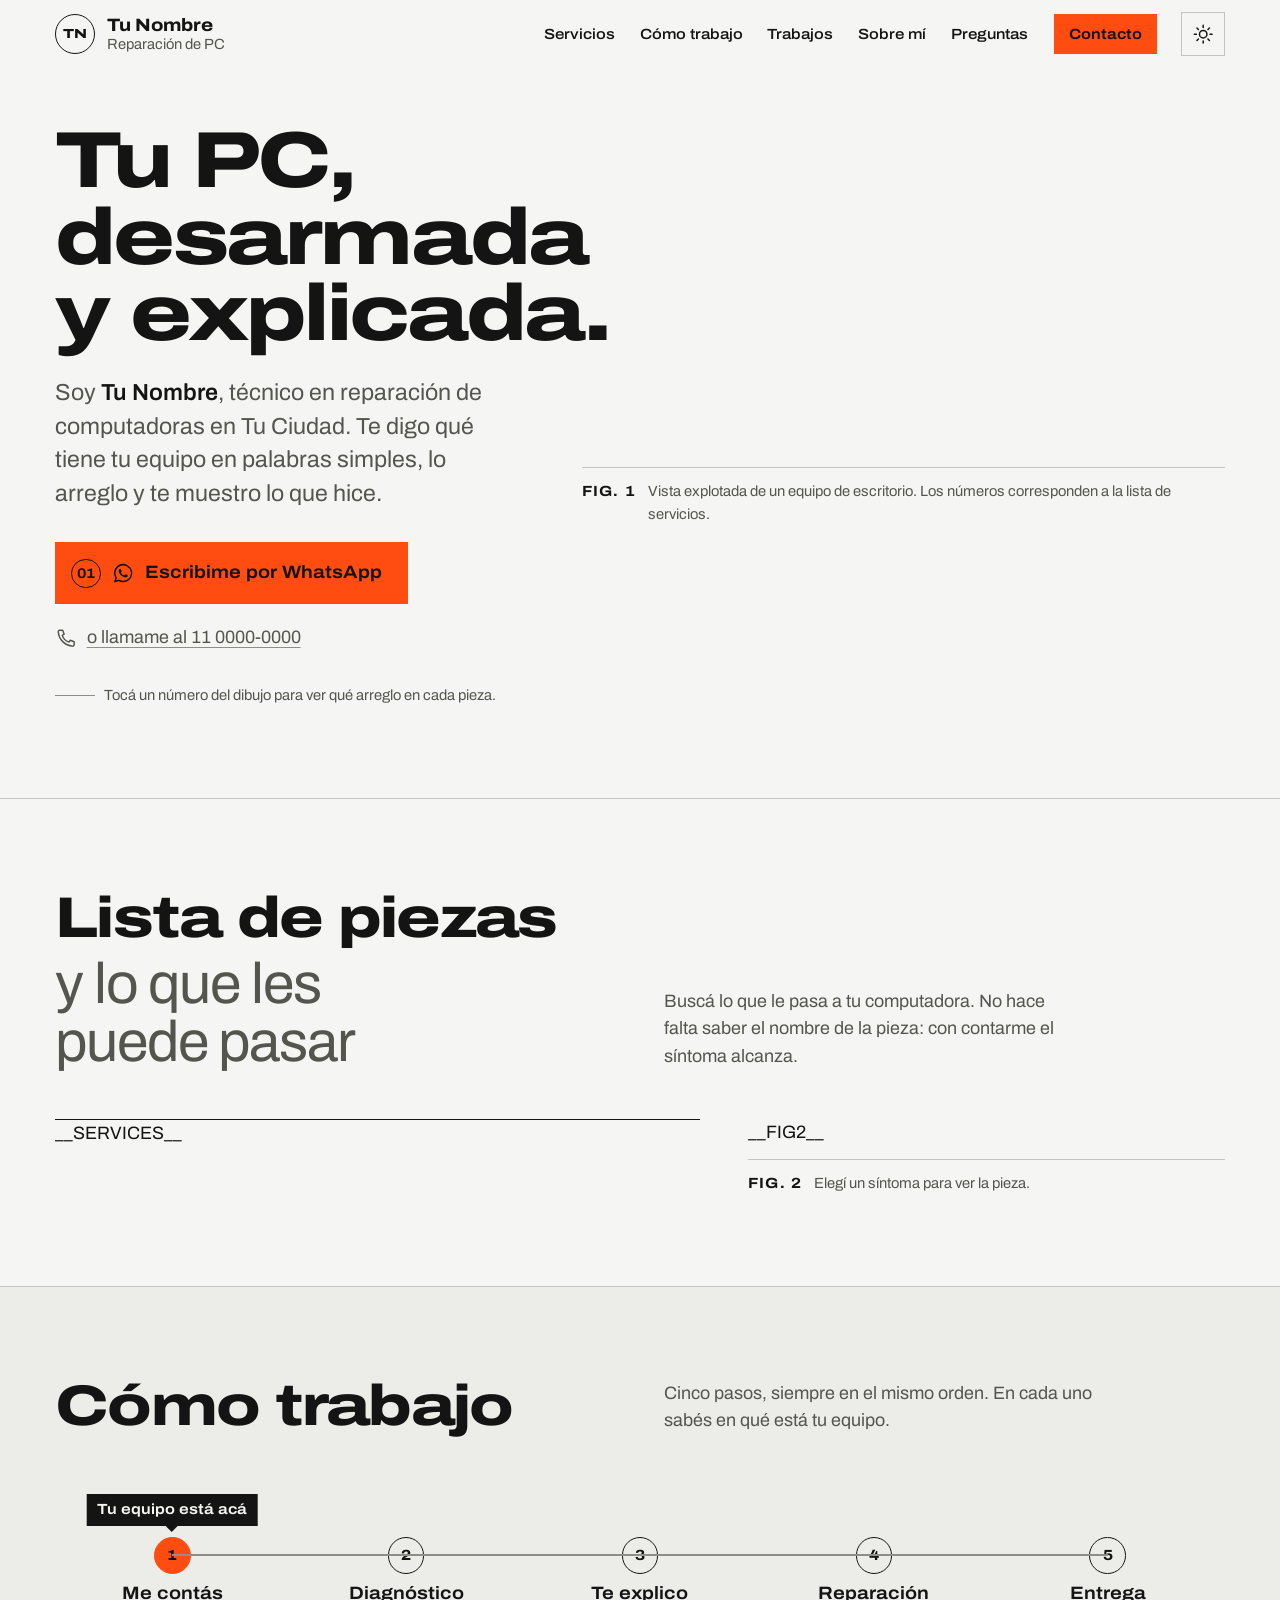
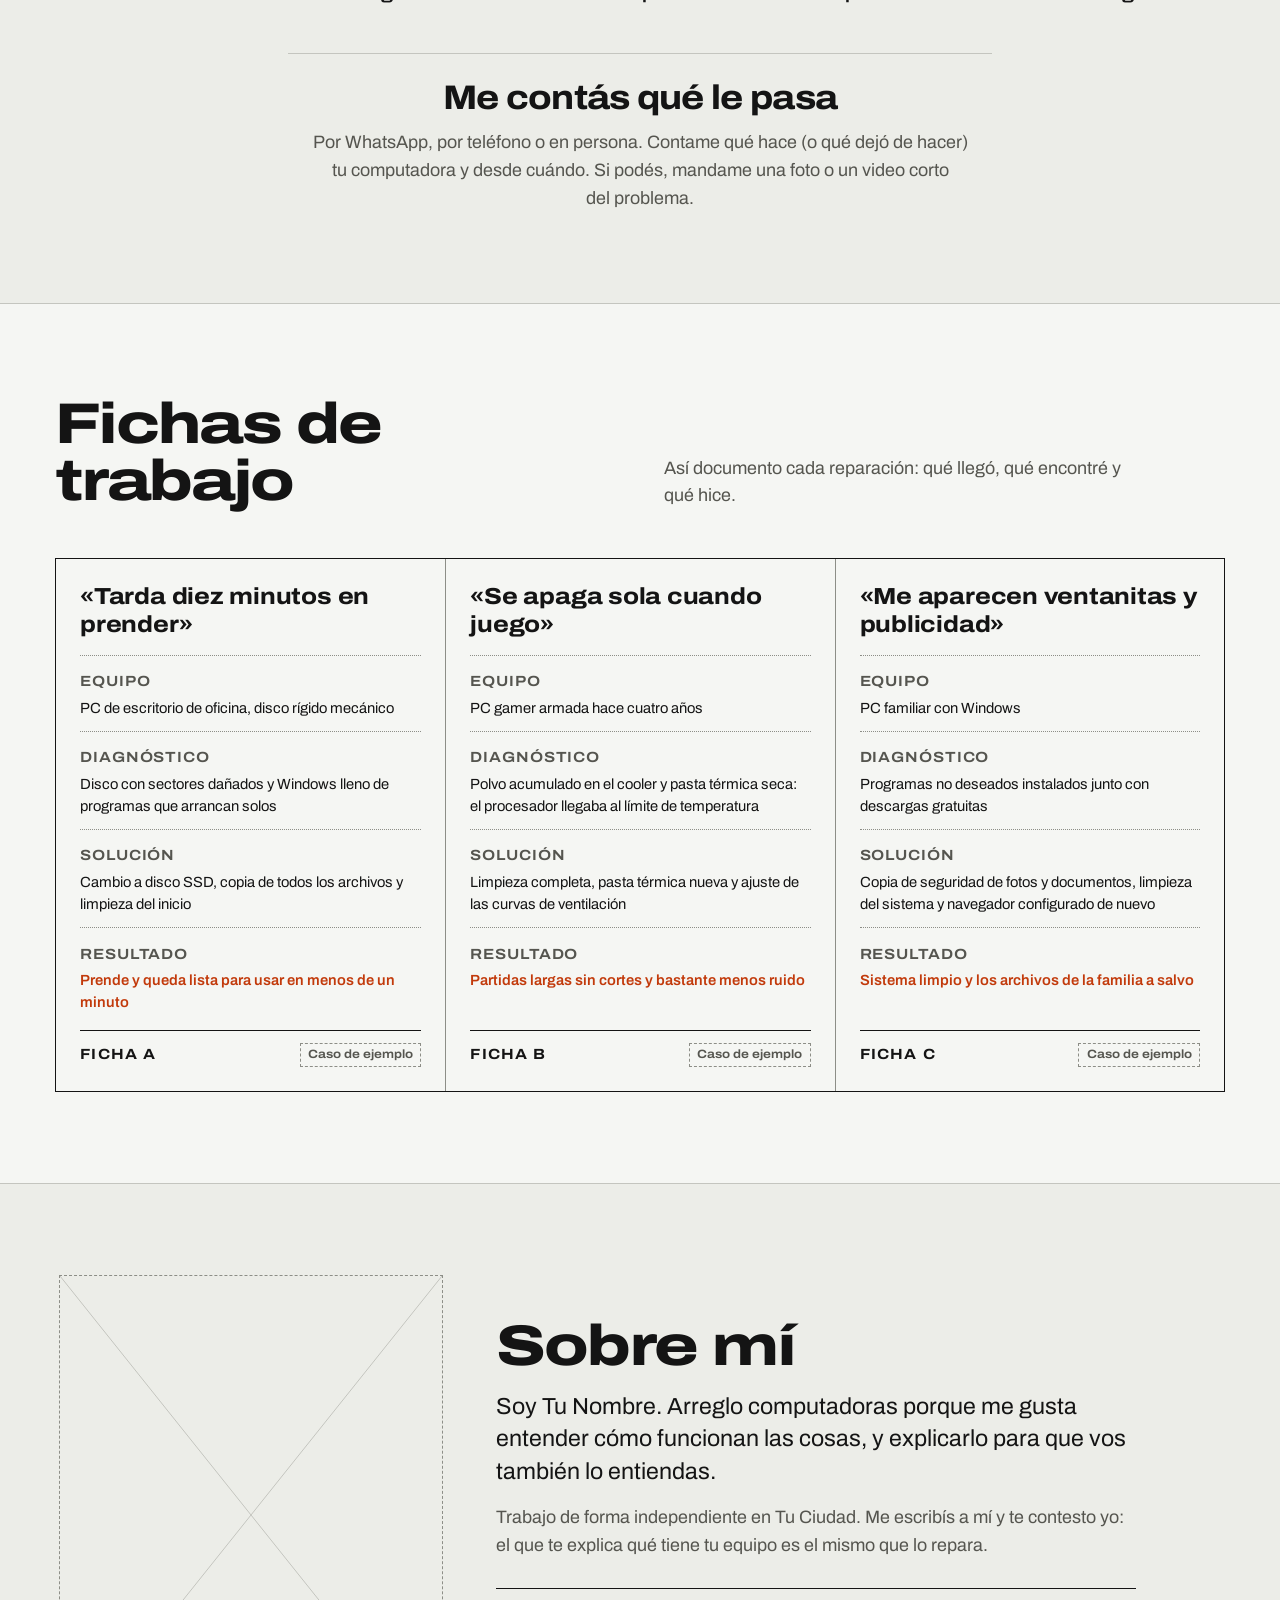
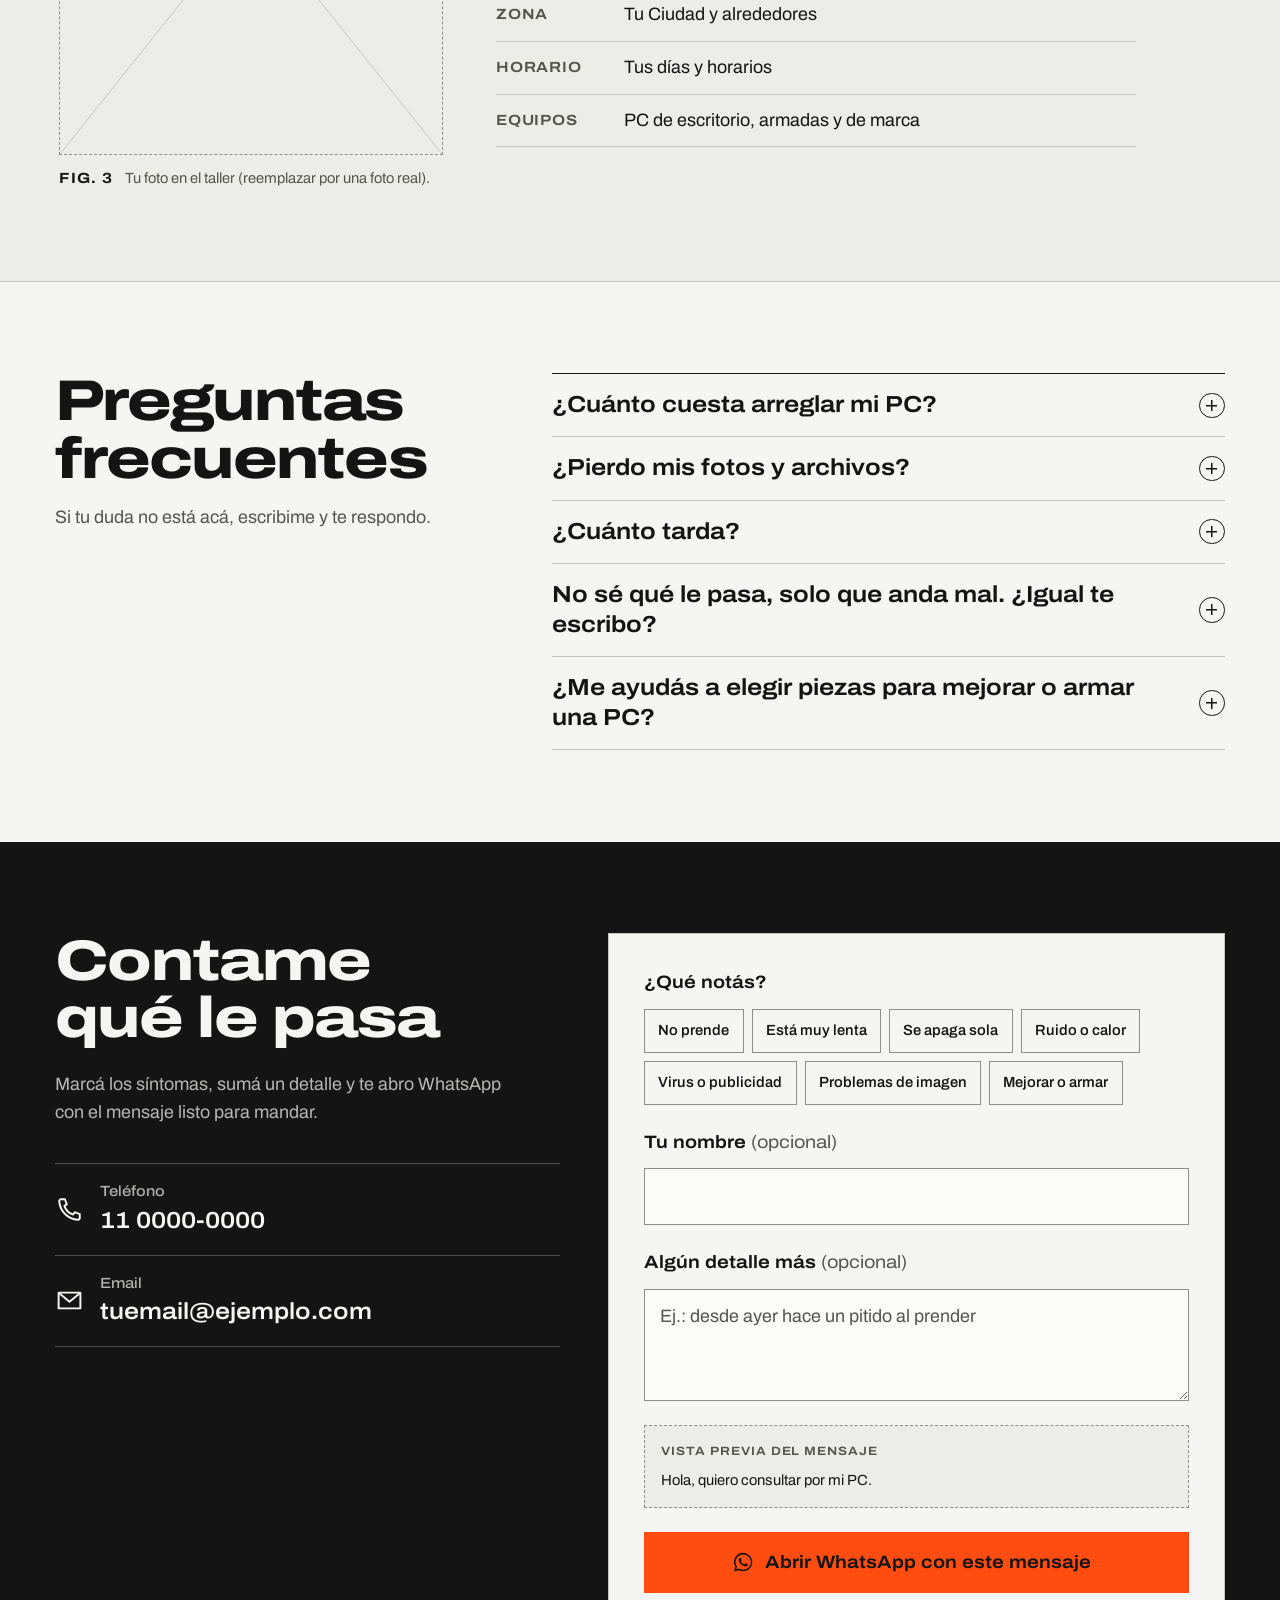
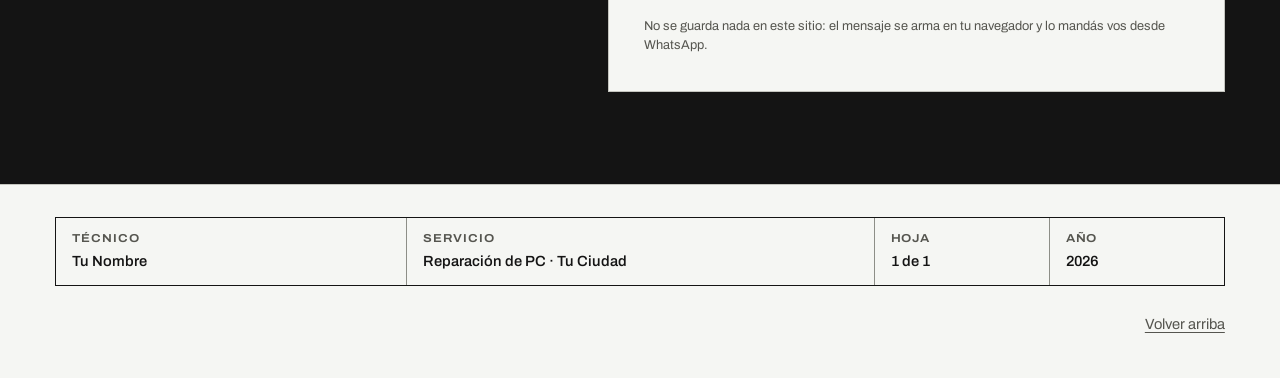
==== index.template.html @ f63ef9a7 "Portafolio de reparación de PC: sitio estático inicial Sitio de una página en HTML, CSS y JS sin dep" ====
<!doctype html>
<html lang="es-AR">
<head>
  <meta charset="utf-8">
  <meta name="viewport" content="width=device-width, initial-scale=1">
  <meta http-equiv="Content-Security-Policy" content="default-src 'self'; script-src 'self'; style-src 'self'; img-src 'self' data:; font-src 'self'; connect-src 'self'; base-uri 'none'; form-action 'none'; object-src 'none'">
  <meta name="referrer" content="strict-origin-when-cross-origin">
  <title>Tu Nombre · Reparación de PC en Tu Ciudad</title>
  <meta name="description" content="Técnico en reparación de computadoras en Tu Ciudad. PC lenta, que no prende, se apaga sola, virus o Windows que no arranca: te explico qué tiene en palabras simples y te muestro lo que hice.">
  <meta name="theme-color" content="#f5f6f3" media="(prefers-color-scheme: light)">
  <meta name="theme-color" content="#161719" media="(prefers-color-scheme: dark)">
  <meta name="color-scheme" content="light dark">
  <link rel="canonical" href="https://tu-usuario.github.io/portafolio-reparacion-pc/">
  <meta property="og:type" content="website">
  <meta property="og:locale" content="es_AR">
  <meta property="og:title" content="Tu Nombre · Reparación de PC">
  <meta property="og:description" content="Tu PC, desarmada y explicada. Diagnóstico, reparación y mejoras de computadoras en Tu Ciudad.">
  <meta property="og:image" content="https://tu-usuario.github.io/portafolio-reparacion-pc/assets/og-image.png">
  <meta property="og:url" content="https://tu-usuario.github.io/portafolio-reparacion-pc/">
  <meta name="twitter:card" content="summary_large_image">
  <link rel="icon" href="assets/favicon.svg" type="image/svg+xml">
  <link rel="manifest" href="site.webmanifest">
  <link rel="preload" href="assets/fonts/archivo-latin-wdth-normal.woff2" as="font" type="font/woff2" crossorigin>
  <link rel="stylesheet" href="css/styles.css">
  <link rel="stylesheet" href="css/exploded.css">
  <script src="js/theme-init.js"></script>
  <script src="js/main.js" defer></script>
  <script type="application/ld+json">
  {
    "@context": "https://schema.org",
    "@type": "LocalBusiness",
    "name": "Tu Nombre · Reparación de PC",
    "description": "Diagnóstico, reparación, limpieza y mejoras de computadoras de escritorio.",
    "telephone": "+54 9 11 0000-0000",
    "email": "tuemail@ejemplo.com",
    "areaServed": "Tu Ciudad",
    "url": "https://tu-usuario.github.io/portafolio-reparacion-pc/"
  }
  </script>
</head>
<body>
  <svg class="sprite" aria-hidden="true" focusable="false">
    <symbol id="i-wa" viewBox="0 0 24 24"><path fill="currentColor" d="M12.04 2a9.9 9.9 0 0 0-8.5 15l-1.5 5 5.14-1.35A9.9 9.9 0 1 0 12.04 2Zm0 18.1a8.2 8.2 0 0 1-4.2-1.15l-.3-.18-3.05.8.82-2.97-.2-.31a8.2 8.2 0 1 1 6.93 3.81Zm4.5-6.14c-.25-.12-1.46-.72-1.69-.8-.23-.08-.39-.12-.55.12-.17.25-.64.8-.78.97-.14.16-.29.18-.53.06a6.7 6.7 0 0 1-3.34-2.92c-.25-.43.25-.4.72-1.34.08-.16.04-.3-.02-.43-.06-.12-.55-1.33-.76-1.82-.2-.48-.4-.41-.55-.42h-.47a.9.9 0 0 0-.65.3 2.74 2.74 0 0 0-.86 2.04 4.76 4.76 0 0 0 1 2.53c.12.16 1.7 2.6 4.13 3.65 1.53.66 2.13.72 2.9.6.46-.07 1.46-.6 1.66-1.18.21-.58.21-1.07.15-1.18-.06-.1-.22-.16-.47-.28Z"/></symbol>
    <symbol id="i-phone" viewBox="0 0 24 24"><path fill="none" stroke="currentColor" stroke-width="1.6" stroke-linejoin="round" d="M5 3.5h3.2l1.6 4.2-2 1.3a11 11 0 0 0 7.2 7.2l1.3-2 4.2 1.6V19a1.5 1.5 0 0 1-1.6 1.5A16.5 16.5 0 0 1 3.5 5.1 1.5 1.5 0 0 1 5 3.5Z"/></symbol>
    <symbol id="i-mail" viewBox="0 0 24 24"><g fill="none" stroke="currentColor" stroke-width="1.6" stroke-linejoin="round"><rect x="3" y="5.5" width="18" height="13"/><path d="m3.5 6 8.5 7 8.5-7"/></g></symbol>
    <symbol id="i-sun" viewBox="0 0 24 24"><g fill="none" stroke="currentColor" stroke-width="1.6" stroke-linecap="round"><circle cx="12" cy="12" r="4"/><path d="M12 2.5v2.2M12 19.3v2.2M2.5 12h2.2M19.3 12h2.2M5.3 5.3l1.6 1.6M17.1 17.1l1.6 1.6M5.3 18.7l1.6-1.6M17.1 6.9l1.6-1.6"/></g></symbol>
    <symbol id="i-moon" viewBox="0 0 24 24"><path fill="none" stroke="currentColor" stroke-width="1.6" stroke-linejoin="round" d="M19.5 14.6A7.8 7.8 0 0 1 9.4 4.5a7.8 7.8 0 1 0 10.1 10.1Z"/></symbol>
    <symbol id="i-menu" viewBox="0 0 24 24"><path fill="none" stroke="currentColor" stroke-width="1.6" stroke-linecap="square" d="M4 7h16M4 12h16M4 17h16"/></symbol>
    <symbol id="i-close" viewBox="0 0 24 24"><path fill="none" stroke="currentColor" stroke-width="1.6" stroke-linecap="square" d="m5.5 5.5 13 13M18.5 5.5l-13 13"/></symbol>
    <symbol id="i-arrow" viewBox="0 0 24 24"><path fill="none" stroke="currentColor" stroke-width="1.6" stroke-linecap="square" d="M4 12h15M13.5 6.5 19 12l-5.5 5.5"/></symbol>
  </svg>

  <a class="skip" href="#contenido">Saltar al contenido</a>

  <header class="site-header" data-header>
    <div class="wrap header-row">
      <a class="brand" href="#inicio" aria-label="Tu Nombre, ir al inicio">
        <span class="brand-mark" aria-hidden="true">TN</span>
        <span class="brand-text"><strong>Tu Nombre</strong><span>Reparación de PC</span></span>
      </a>
      <nav class="nav" id="menu" aria-label="Principal" data-nav>
        <ul>
          <li><a href="#servicios">Servicios</a></li>
          <li><a href="#proceso">Cómo trabajo</a></li>
          <li><a href="#trabajos">Trabajos</a></li>
          <li><a href="#sobre-mi">Sobre mí</a></li>
          <li><a href="#preguntas">Preguntas</a></li>
          <li class="nav-cta"><a class="btn btn-signal btn-sm" href="#contacto">Contacto</a></li>
        </ul>
      </nav>
      <div class="header-tools">
        <button class="icon-btn" type="button" data-theme-toggle aria-label="Cambiar a modo oscuro">
          <svg class="i i-sun" aria-hidden="true"><use href="#i-sun"/></svg>
          <svg class="i i-moon" aria-hidden="true"><use href="#i-moon"/></svg>
        </button>
        <button class="icon-btn menu-btn" type="button" data-menu-toggle aria-expanded="false" aria-controls="menu" aria-label="Abrir menú">
          <svg class="i i-open" aria-hidden="true"><use href="#i-menu"/></svg>
          <svg class="i i-close" aria-hidden="true"><use href="#i-close"/></svg>
        </button>
      </div>
    </div>
  </header>

  <main id="contenido">
    <!-- 1 · Portada -->
    <section class="hero" id="inicio" aria-labelledby="hero-title">
      <div class="wrap hero-grid">
        <div class="hero-copy">
          <h1 id="hero-title" class="display">Tu PC, desarmada y&nbsp;explicada.</h1>
          <p class="lede">Soy <strong>Tu Nombre</strong>, técnico en reparación de computadoras en Tu&nbsp;Ciudad. Te digo qué tiene tu equipo en palabras simples, lo arreglo y te muestro lo que hice.</p>
          <div class="hero-actions">
            <a class="btn btn-signal btn-lg" href="https://wa.me/5491100000000?text=Hola%2C%20quiero%20consultar%20por%20mi%20PC" target="_blank" rel="noopener noreferrer" data-wa-link>
              <span class="callout-num" aria-hidden="true">01</span>
              <svg class="i" aria-hidden="true"><use href="#i-wa"/></svg>
              Escribime por WhatsApp
            </a>
            <a class="link-quiet" href="tel:+5491100000000"><svg class="i" aria-hidden="true"><use href="#i-phone"/></svg>o llamame al 11 0000-0000</a>
          </div>
          <p class="hero-hint" aria-hidden="true">Tocá un número del dibujo para ver qué arreglo en cada pieza.</p>
        </div>

        <figure class="exploded" aria-labelledby="fig1-cap">
          <svg class="exploded-svg" viewBox="__VIEWBOX__" role="img" aria-labelledby="fig1-title fig1-desc">
            <title id="fig1-title">Vista explotada de una PC de escritorio</title>
            <desc id="fig1-desc">Dibujo técnico de un gabinete con sus piezas separadas: placa madre, fuente, placa de video, procesador con cooler, memorias RAM, disco SSD y ventilador frontal. Cada pieza lleva un número que corresponde a un servicio.</desc>
            __PARTS__
            __CALLOUTS__
          </svg>
          <figcaption id="fig1-cap"><span class="fig-label">Fig. 1</span> Vista explotada de un equipo de escritorio. Los números corresponden a la lista de servicios.</figcaption>
        </figure>
      </div>
    </section>

    <!-- 2 · Servicios -->
    <section class="section" id="servicios" aria-labelledby="servicios-title">
      <div class="wrap">
        <div class="section-head">
          <h2 id="servicios-title" class="h2">Lista de piezas<br><span class="h2-sub">y lo que les puede pasar</span></h2>
          <p class="section-intro">Buscá lo que le pasa a tu computadora. No hace falta saber el nombre de la pieza: con contarme el síntoma alcanza.</p>
        </div>
        <div class="parts-layout">
          <ol class="parts-list" data-parts-list>
__SERVICES__
          </ol>
          <figure class="exploded exploded-sticky is-open" aria-hidden="true">
            __FIG2__
            <figcaption><span class="fig-label">Fig. 2</span> Elegí un síntoma para ver la pieza.</figcaption>
          </figure>
        </div>
      </div>
    </section>

    <!-- 3 · Proceso -->
    <section class="section section-alt" id="proceso" aria-labelledby="proceso-title">
      <div class="wrap">
        <div class="section-head">
          <h2 id="proceso-title" class="h2">Cómo trabajo</h2>
          <p class="section-intro">Cinco pasos, siempre en el mismo orden. En cada uno sabés en qué está tu equipo.</p>
        </div>
        <div class="process" data-process>
          <div class="process-track" aria-hidden="true">
            <span class="process-rail"></span>
            <span class="process-fill" data-process-fill></span>
            <span class="process-marker" data-process-marker><span>Tu equipo está acá</span></span>
          </div>
          <ol class="process-steps" role="list">
            <li><button type="button" class="process-step" data-step="0" aria-pressed="true"><span class="step-num">1</span><span class="step-name">Me contás<span class="step-here" aria-hidden="true">Tu equipo está acá</span></span></button></li>
            <li><button type="button" class="process-step" data-step="1" aria-pressed="false"><span class="step-num">2</span><span class="step-name">Diagnóstico<span class="step-here" aria-hidden="true">Tu equipo está acá</span></span></button></li>
            <li><button type="button" class="process-step" data-step="2" aria-pressed="false"><span class="step-num">3</span><span class="step-name">Te explico<span class="step-here" aria-hidden="true">Tu equipo está acá</span></span></button></li>
            <li><button type="button" class="process-step" data-step="3" aria-pressed="false"><span class="step-num">4</span><span class="step-name">Reparación<span class="step-here" aria-hidden="true">Tu equipo está acá</span></span></button></li>
            <li><button type="button" class="process-step" data-step="4" aria-pressed="false"><span class="step-num">5</span><span class="step-name">Entrega<span class="step-here" aria-hidden="true">Tu equipo está acá</span></span></button></li>
          </ol>
          <div class="process-detail" aria-live="polite">
            <div class="process-panel" data-panel="0">
              <h3>Me contás qué le pasa</h3>
              <p>Por WhatsApp, por teléfono o en persona. Contame qué hace (o qué dejó de hacer) tu computadora y desde cuándo. Si podés, mandame una foto o un video corto del problema.</p>
            </div>
            <div class="process-panel" data-panel="1" hidden>
              <h3>Reviso el equipo</h3>
              <p>Lo abro, pruebo cada pieza y encuentro la causa real del problema, no solo el síntoma.</p>
            </div>
            <div class="process-panel" data-panel="2" hidden>
              <h3>Te explico qué tiene y cuánto sale</h3>
              <p>Te cuento en palabras simples qué encontré, qué opciones tenés y cuánto cuesta cada una. Vos decidís cómo seguimos.</p>
            </div>
            <div class="process-panel" data-panel="3" hidden>
              <h3>Lo reparo</h3>
              <p>Hago solo lo que acordamos. Si aparece algo nuevo en el camino, te aviso antes de tocarlo.</p>
            </div>
            <div class="process-panel" data-panel="4" hidden>
              <h3>Te lo entrego funcionando</h3>
              <p>Lo probamos juntos y te muestro qué cambié y por qué, con las piezas viejas si querés verlas.</p>
            </div>
          </div>
        </div>
      </div>
    </section>

    <!-- 4 · Trabajos -->
    <section class="section" id="trabajos" aria-labelledby="trabajos-title">
      <div class="wrap">
        <div class="section-head">
          <h2 id="trabajos-title" class="h2">Fichas de trabajo</h2>
          <p class="section-intro">Así documento cada reparación: qué llegó, qué encontré y qué hice.</p>
        </div>
        <div class="sheets">
          <article class="sheet">
            <h3 class="sheet-title">«Tarda diez minutos en prender»</h3>
            <dl class="sheet-rows">
              <div><dt>Equipo</dt><dd>PC de escritorio de oficina, disco rígido mecánico</dd></div>
              <div><dt>Diagnóstico</dt><dd>Disco con sectores dañados y Windows lleno de programas que arrancan solos</dd></div>
              <div><dt>Solución</dt><dd>Cambio a disco SSD, copia de todos los archivos y limpieza del inicio</dd></div>
              <div><dt>Resultado</dt><dd>Prende y queda lista para usar en menos de un minuto</dd></div>
            </dl>
            <footer class="sheet-foot"><span class="fig-label">Ficha A</span><span class="tag-example">Caso de ejemplo</span></footer>
          </article>
          <article class="sheet">
            <h3 class="sheet-title">«Se apaga sola cuando juego»</h3>
            <dl class="sheet-rows">
              <div><dt>Equipo</dt><dd>PC gamer armada hace cuatro años</dd></div>
              <div><dt>Diagnóstico</dt><dd>Polvo acumulado en el cooler y pasta térmica seca: el procesador llegaba al límite de temperatura</dd></div>
              <div><dt>Solución</dt><dd>Limpieza completa, pasta térmica nueva y ajuste de las curvas de ventilación</dd></div>
              <div><dt>Resultado</dt><dd>Partidas largas sin cortes y bastante menos ruido</dd></div>
            </dl>
            <footer class="sheet-foot"><span class="fig-label">Ficha B</span><span class="tag-example">Caso de ejemplo</span></footer>
          </article>
          <article class="sheet">
            <h3 class="sheet-title">«Me aparecen ventanitas y publicidad»</h3>
            <dl class="sheet-rows">
              <div><dt>Equipo</dt><dd>PC familiar con Windows</dd></div>
              <div><dt>Diagnóstico</dt><dd>Programas no deseados instalados junto con descargas gratuitas</dd></div>
              <div><dt>Solución</dt><dd>Copia de seguridad de fotos y documentos, limpieza del sistema y navegador configurado de nuevo</dd></div>
              <div><dt>Resultado</dt><dd>Sistema limpio y los archivos de la familia a salvo</dd></div>
            </dl>
            <footer class="sheet-foot"><span class="fig-label">Ficha C</span><span class="tag-example">Caso de ejemplo</span></footer>
          </article>
        </div>
      </div>
    </section>

    <!-- 5 · Sobre mí -->
    <section class="section section-alt" id="sobre-mi" aria-labelledby="sobre-title">
      <div class="wrap about">
        <figure class="photo-slot">
          <div class="photo-frame">
            <svg viewBox="0 0 100 125" preserveAspectRatio="none" aria-hidden="true" focusable="false"><line x1="0" y1="0" x2="100" y2="125"/><line x1="100" y1="0" x2="0" y2="125"/></svg>
          </div>
          <figcaption><span class="fig-label">Fig. 3</span> Tu foto en el taller (reemplazar por una foto real).</figcaption>
        </figure>
        <div class="about-copy">
          <h2 id="sobre-title" class="h2">Sobre mí</h2>
          <p class="about-lead">Soy Tu Nombre. Arreglo computadoras porque me gusta entender cómo funcionan las cosas, y explicarlo para que vos también lo entiendas.</p>
          <p>Trabajo de forma independiente en Tu Ciudad. Me escribís a mí y te contesto yo: el que te explica qué tiene tu equipo es el mismo que lo repara.</p>
          <ul class="about-facts">
            <li><span class="fact-k">Zona</span><span class="fact-v">Tu Ciudad y alrededores</span></li>
            <li><span class="fact-k">Horario</span><span class="fact-v">Tus días y horarios</span></li>
            <li><span class="fact-k">Equipos</span><span class="fact-v">PC de escritorio, armadas y de marca</span></li>
          </ul>
        </div>
      </div>
    </section>

    <!-- 6 · Preguntas -->
    <section class="section" id="preguntas" aria-labelledby="faq-title">
      <div class="wrap faq-grid">
        <div class="section-head">
          <h2 id="faq-title" class="h2">Preguntas frecuentes</h2>
          <p class="section-intro">Si tu duda no está acá, escribime y te respondo.</p>
        </div>
        <div class="faq">
          <details>
            <summary>¿Cuánto cuesta arreglar mi PC?</summary>
            <p>Depende de lo que tenga. Primero reviso el equipo y te digo qué encontré y cuánto sale. Vos decidís si seguimos.</p>
          </details>
          <details>
            <summary>¿Pierdo mis fotos y archivos?</summary>
            <p>Antes de tocar el disco te pregunto qué es importante para vos y hago una copia de seguridad cuando el disco lo permite.</p>
          </details>
          <details>
            <summary>¿Cuánto tarda?</summary>
            <p>Depende del problema y de si hace falta conseguir repuestos. Cuando te paso el diagnóstico te digo también el plazo.</p>
          </details>
          <details>
            <summary>No sé qué le pasa, solo que anda mal. ¿Igual te escribo?</summary>
            <p>Sí. Contame qué notás con tus palabras, sin tecnicismos. Para eso está el diagnóstico.</p>
          </details>
          <details>
            <summary>¿Me ayudás a elegir piezas para mejorar o armar una PC?</summary>
            <p>Sí. Decime para qué la usás y cuánto querés invertir, y te propongo opciones que tengan sentido.</p>
          </details>
        </div>
      </div>
    </section>

    <!-- 7 · Contacto -->
    <section class="section contact" id="contacto" aria-labelledby="contacto-title">
      <div class="wrap contact-grid">
        <div class="contact-copy">
          <h2 id="contacto-title" class="h2">Contame qué le pasa</h2>
          <p class="section-intro">Marcá los síntomas, sumá un detalle y te abro WhatsApp con el mensaje listo para mandar.</p>
          <ul class="contact-direct">
            <li><a href="tel:+5491100000000"><svg class="i" aria-hidden="true"><use href="#i-phone"/></svg><span><span class="cd-k">Teléfono</span>11 0000-0000</span></a></li>
            <li><a href="mailto:tuemail@ejemplo.com"><svg class="i" aria-hidden="true"><use href="#i-mail"/></svg><span><span class="cd-k">Email</span>tuemail@ejemplo.com</span></a></li>
          </ul>
        </div>

        <form class="composer" data-composer novalidate>
          <fieldset class="symptoms">
            <legend>¿Qué notás?</legend>
            <div class="chips">
              <label class="chip"><input type="checkbox" name="sintoma" value="No prende"><span>No prende</span></label>
              <label class="chip"><input type="checkbox" name="sintoma" value="Está muy lenta"><span>Está muy lenta</span></label>
              <label class="chip"><input type="checkbox" name="sintoma" value="Se apaga o se reinicia sola"><span>Se apaga sola</span></label>
              <label class="chip"><input type="checkbox" name="sintoma" value="Hace mucho ruido o calienta"><span>Ruido o calor</span></label>
              <label class="chip"><input type="checkbox" name="sintoma" value="Virus, publicidad o ventanas raras"><span>Virus o publicidad</span></label>
              <label class="chip"><input type="checkbox" name="sintoma" value="Pantalla negra o con rayas"><span>Problemas de imagen</span></label>
              <label class="chip"><input type="checkbox" name="sintoma" value="Quiero mejorarla o armar una nueva"><span>Mejorar o armar</span></label>
            </div>
          </fieldset>
          <div class="field">
            <label for="f-nombre">Tu nombre <span class="opt">(opcional)</span></label>
            <input id="f-nombre" name="nombre" type="text" autocomplete="given-name" maxlength="60">
          </div>
          <div class="field">
            <label for="f-detalle">Algún detalle más <span class="opt">(opcional)</span></label>
            <textarea id="f-detalle" name="detalle" rows="3" maxlength="600" placeholder="Ej.: desde ayer hace un pitido al prender"></textarea>
          </div>
          <p class="form-error" role="alert" data-form-error hidden>Marcá al menos un síntoma o escribí un detalle, así sé qué le pasa a tu equipo.</p>
          <div class="composer-preview" aria-live="polite">
            <span class="cp-k">Vista previa del mensaje</span>
            <p data-preview>Hola, quiero consultar por mi PC.</p>
          </div>
          <button class="btn btn-signal btn-lg btn-block" type="submit">
            <svg class="i" aria-hidden="true"><use href="#i-wa"/></svg>
            Abrir WhatsApp con este mensaje
          </button>
          <p class="form-note">No se guarda nada en este sitio: el mensaje se arma en tu navegador y lo mandás vos desde WhatsApp.</p>
        </form>
      </div>
    </section>
  </main>

  <footer class="site-footer">
    <div class="wrap">
      <dl class="title-block">
        <div><dt>Técnico</dt><dd>Tu Nombre</dd></div>
        <div><dt>Servicio</dt><dd>Reparación de PC · Tu Ciudad</dd></div>
        <div><dt>Hoja</dt><dd>1 de 1</dd></div>
        <div><dt>Año</dt><dd><span data-year>2026</span></dd></div>
      </dl>
      <p class="footer-top"><a href="#inicio">Volver arriba</a></p>
    </div>
  </footer>

  <a class="wa-bar" href="https://wa.me/5491100000000?text=Hola%2C%20quiero%20consultar%20por%20mi%20PC" target="_blank" rel="noopener noreferrer" data-wa-link>
    <svg class="i" aria-hidden="true"><use href="#i-wa"/></svg>
    Escribime por WhatsApp
  </a>
</body>
</html>
---- css/styles.css ----
/* ==========================================================================
   Reparación de PC — portafolio
   World: an exploded-view service manual. Paper, one ink, one signal orange.
   ========================================================================== */

@font-face {
  font-family: "Archivo";
  src: url("../assets/fonts/archivo-latin-wdth-normal.woff2") format("woff2-variations"),
       url("../assets/fonts/archivo-latin-wdth-normal.woff2") format("woff2");
  font-weight: 100 900;
  font-stretch: 62% 125%;
  font-style: normal;
  font-display: swap;
}

/* ---------- Tokens ---------- */
:root {
  --paper: #f5f6f3;
  --paper-2: #ecede8;
  --ink: #141414;
  --ink-2: #55554f;
  --rule: #c4c5bf;
  --rule-strong: #8d8e87;
  --signal: #ff4d12;
  --signal-ink: #141414;
  --signal-text: #c23a0b;   /* orange dark enough for text on paper */
  --part-fill: #fbfbf9;
  --focus: #ff4d12;

  --font: "Archivo", "Arial Narrow", system-ui, sans-serif;
  --wide: 125%;
  --semi: 112%;

  --step--1: clamp(0.84rem, 0.8rem + 0.15vw, 0.92rem);
  --step-0: clamp(1rem, 0.96rem + 0.2vw, 1.12rem);
  --step-1: clamp(1.2rem, 1.1rem + 0.45vw, 1.45rem);
  --step-2: clamp(1.5rem, 1.25rem + 1.1vw, 2.2rem);
  --step-3: clamp(2.1rem, 1.5rem + 2.6vw, 3.6rem);
  --step-4: clamp(2.6rem, 1.6rem + 4.2vw, 5.4rem);

  --space-1: 0.25rem;
  --space-2: 0.5rem;
  --space-3: 0.75rem;
  --space-4: 1rem;
  --space-5: 1.5rem;
  --space-6: 2rem;
  --space-7: 3rem;
  --space-8: clamp(3.5rem, 2.5rem + 4vw, 6.5rem);

  --wrap: 1240px;
  --gutter: clamp(1rem, 0.6rem + 2vw, 2.5rem);
  --header-h: 4.25rem;
  --ease-out: cubic-bezier(0.16, 1, 0.3, 1);

  color-scheme: light;
}

@media (prefers-color-scheme: dark) {
  :root:not([data-theme="light"]) {
    --paper: #161719;
    --paper-2: #1d1e21;
    --ink: #ecebe6;
    --ink-2: #a8a8a1;
    --rule: #393a3e;
    --rule-strong: #6c6d70;
    --signal: #ff6a33;
    --signal-ink: #141414;
    --signal-text: #ff8a5c;
    --part-fill: #1b1c1f;
    color-scheme: dark;
  }
}
:root[data-theme="dark"] {
  --paper: #161719;
  --paper-2: #1d1e21;
  --ink: #ecebe6;
  --ink-2: #a8a8a1;
  --rule: #393a3e;
  --rule-strong: #6c6d70;
  --signal: #ff6a33;
  --signal-ink: #141414;
  --signal-text: #ff8a5c;
  --part-fill: #1b1c1f;
  color-scheme: dark;
}

/* ---------- Base ---------- */
*, *::before, *::after { box-sizing: border-box; }
html {
  -webkit-text-size-adjust: 100%;
  scroll-behavior: smooth;
  scroll-padding-top: calc(var(--header-h) + 1rem);
  scrollbar-color: var(--rule-strong) var(--paper);
}
body {
  margin: 0;
  background: var(--paper);
  color: var(--ink);
  font-family: var(--font);
  font-size: var(--step-0);
  line-height: 1.55;
  font-stretch: 100%;
  font-variant-numeric: tabular-nums;
  text-rendering: optimizeLegibility;
  -webkit-font-smoothing: antialiased;
  transition: background-color .3s ease, color .3s ease;
}
::selection { background: var(--signal); color: var(--signal-ink); }
::-webkit-scrollbar { width: 12px; height: 12px; }
::-webkit-scrollbar-track { background: var(--paper); }
::-webkit-scrollbar-thumb { background: var(--rule-strong); border: 3px solid var(--paper); }

img, svg { display: block; max-width: 100%; }
h1, h2, h3, p, ul, ol, dl, dd, figure { margin: 0; }
ul[role="list"], ol[role="list"] { list-style: none; padding: 0; }
a { color: inherit; text-decoration-thickness: 1px; text-underline-offset: 0.2em; }
button, input, textarea { font: inherit; color: inherit; }
:focus-visible { outline: 2px solid var(--focus); outline-offset: 3px; }
input, textarea { caret-color: var(--signal); }

.sprite { position: absolute; width: 0; height: 0; overflow: hidden; }
.i { width: 1.25em; height: 1.25em; flex: none; }

.wrap {
  width: 100%;
  max-width: var(--wrap);
  margin-inline: auto;
  padding-inline: var(--gutter);
}

.skip {
  position: absolute; left: var(--space-4); top: -100px; z-index: 100;
  background: var(--signal); color: var(--signal-ink);
  padding: var(--space-3) var(--space-4); font-weight: 600; text-decoration: none;
}
.skip:focus { top: var(--space-4); }

/* ---------- Type ---------- */
.display {
  font-size: var(--step-4);
  font-stretch: var(--wide);
  font-weight: 800;
  line-height: 0.96;
  letter-spacing: -0.035em;
  text-wrap: balance;
}
.h2 {
  font-size: var(--step-3);
  font-stretch: var(--wide);
  font-weight: 800;
  line-height: 1;
  letter-spacing: -0.03em;
  text-wrap: balance;
}
.h2-sub {
  display: block;
  margin-top: 0.15em;
  font-weight: 400;
  font-stretch: 100%;
  color: var(--ink-2);
  letter-spacing: -0.02em;
}
.lede {
  font-size: var(--step-1);
  line-height: 1.45;
  color: var(--ink-2);
  max-width: 34ch;
  text-wrap: pretty;
}
.lede strong { color: var(--ink); font-weight: 600; }
.fig-label {
  font-size: var(--step--1);
  font-stretch: var(--semi);
  font-weight: 700;
  text-transform: uppercase;
  letter-spacing: 0.08em;
}

/* ---------- Buttons ---------- */
.btn {
  display: inline-flex; align-items: center; justify-content: center; gap: 0.6em;
  min-height: 48px;
  padding: 0.7em 1.2em;
  border: 1.5px solid var(--ink);
  background: transparent;
  color: var(--ink);
  font-weight: 650;
  font-stretch: var(--semi);
  text-decoration: none;
  cursor: pointer;
  transition: background-color .2s var(--ease-out), color .2s var(--ease-out), transform .2s var(--ease-out);
}
.btn:hover { background: var(--ink); color: var(--paper); }
.btn:active { transform: translateY(1px); }
.btn-signal { background: var(--signal); border-color: var(--signal); color: var(--signal-ink); }
.btn-signal:hover { background: var(--ink); border-color: var(--ink); color: var(--paper); }
.btn-sm { min-height: 40px; padding: 0.45em 0.95em; font-size: var(--step--1); }
.btn-lg { min-height: 56px; padding: 0.85em 1.4em 0.85em 0.85em; font-size: var(--step-0); }
.btn-block { width: 100%; }
.callout-num {
  display: inline-grid; place-items: center;
  width: 2.1em; height: 2.1em;
  border: 1.5px solid currentColor; border-radius: 50%;
  font-size: 0.78em; font-weight: 700;
}

.link-quiet {
  display: inline-flex; align-items: center; gap: 0.5em;
  min-height: 44px;
  color: var(--ink-2);
  text-decoration: underline;
  text-decoration-color: var(--rule-strong);
}
.link-quiet:hover { color: var(--ink); text-decoration-color: var(--signal); }

.icon-btn {
  display: inline-grid; place-items: center;
  width: 44px; height: 44px;
  border: 1px solid var(--rule);
  background: transparent;
  cursor: pointer;
  transition: border-color .2s ease;
}
.icon-btn:hover { border-color: var(--ink); }

/* ---------- Header ---------- */
.site-header {
  position: sticky; top: 0; z-index: 50;
  background: var(--paper);
  border-bottom: 1px solid transparent;
  transition: border-color .25s ease, background-color .3s ease;
}
.site-header.is-scrolled { border-bottom-color: var(--rule); }
.header-row {
  display: flex; align-items: center; gap: var(--space-5);
  min-height: var(--header-h);
}
.brand {
  display: inline-flex; align-items: center; gap: var(--space-3);
  text-decoration: none; margin-right: auto;
}
.brand-mark {
  display: grid; place-items: center;
  width: 40px; height: 40px;
  border: 1.5px solid var(--ink); border-radius: 50%;
  font-size: 0.82rem; font-weight: 800; font-stretch: var(--wide);
  letter-spacing: -0.02em;
}
.brand:hover .brand-mark { background: var(--signal); border-color: var(--signal); color: var(--signal-ink); }
.brand-text { display: grid; line-height: 1.1; }
.brand-text strong { font-stretch: var(--semi); font-weight: 750; }
.brand-text span { font-size: var(--step--1); color: var(--ink-2); }

.nav ul { display: flex; align-items: center; gap: var(--space-1); list-style: none; margin: 0; padding: 0; }
.nav a:not(.btn) {
  display: inline-flex; align-items: center; min-height: 44px;
  padding: 0 0.7em;
  font-size: var(--step--1); font-weight: 550; font-stretch: var(--semi);
  text-decoration: none;
  background-image: linear-gradient(var(--signal), var(--signal));
  background-size: 0 2px; background-repeat: no-repeat; background-position: 0.7em calc(100% - 10px);
  transition: background-size .3s var(--ease-out);
}
.nav a:not(.btn):hover, .nav a[aria-current="true"] { background-size: calc(100% - 1.4em) 2px; }
.nav-cta { margin-left: var(--space-3); }
.header-tools { display: flex; gap: var(--space-2); }
.menu-btn { display: none; }
.i-moon, .i-close { display: none; }
:root[data-theme="dark"] .i-sun { display: none; }
:root[data-theme="dark"] .i-moon { display: block; }
.menu-btn[aria-expanded="true"] .i-open { display: none; }
.menu-btn[aria-expanded="true"] .i-close { display: block; }

/* ---------- Hero ---------- */
.hero { padding-block: clamp(1.5rem, 1rem + 3vw, 3.5rem) var(--space-8); }
.hero-grid {
  display: grid;
  grid-template-columns: minmax(0, 0.85fr) minmax(0, 1.15fr);
  align-items: center;
  gap: clamp(1.5rem, 4vw, 4rem);
}
.hero-copy { display: grid; gap: var(--space-5); align-content: center; }
.hero-actions { display: flex; flex-wrap: wrap; align-items: center; gap: var(--space-3) var(--space-5); margin-top: var(--space-2); }
.hero-hint { font-size: var(--step--1); color: var(--ink-2); display: flex; gap: 0.6em; align-items: center; }
.hero-hint::before { content: ""; width: 2.5rem; height: 1px; background: var(--rule-strong); }

.exploded { position: relative; }
.exploded-svg { width: 100%; height: auto; overflow: visible; }
.exploded figcaption {
  display: flex; gap: 0.8em; align-items: baseline;
  margin-top: var(--space-3);
  padding-top: var(--space-3);
  border-top: 1px solid var(--rule);
  font-size: var(--step--1);
  color: var(--ink-2);
}
.exploded figcaption .fig-label { color: var(--ink); white-space: nowrap; }

/* drawing strokes */
.exploded-svg .f { fill: var(--part-fill); stroke: var(--ink); stroke-width: 1.1; stroke-linejoin: round; }
.exploded-svg .d { fill: none; stroke: var(--ink); stroke-width: 0.8; stroke-linecap: round; }
.exploded-svg polygon.d { fill: none; }
.exploded-svg .case { stroke: var(--rule-strong); stroke-width: 1; stroke-dasharray: 4 4; }
.exploded-svg .case-back { fill: var(--paper-2); stroke: var(--rule-strong); stroke-width: 0.8; }
.exploded-svg .part { transition: transform .9s var(--ease-out); }
.exploded-svg .part .f, .exploded-svg .part .d { transition: stroke .25s ease, fill .25s ease; }
.exploded-svg .part.is-lit .f { stroke: var(--signal); fill: color-mix(in srgb, var(--signal) 10%, var(--part-fill)); }
.exploded-svg .part.is-lit .d { stroke: var(--signal); }

.callout { cursor: pointer; outline: none; }
.callout .leader { fill: none; stroke: var(--ink-2); stroke-width: 0.9; transition: stroke .25s ease, stroke-width .25s ease; }
.callout .leader-dot { fill: var(--ink); transition: fill .25s ease; }
.callout .bubble { fill: var(--paper); stroke: var(--ink); stroke-width: 1.4; transition: fill .25s ease, stroke .25s ease; }
.callout text {
  fill: var(--ink); font-size: 14px; font-weight: 750; font-stretch: var(--semi);
  text-anchor: middle; pointer-events: none;
}
.callout.is-lit .leader { stroke: var(--signal); stroke-width: 2; }
.callout.is-lit .leader-dot { fill: var(--signal); }
.callout.is-lit .bubble { fill: var(--signal); stroke: var(--signal); }
.callout.is-lit text { fill: var(--signal-ink); }
.callout:focus-visible .bubble { stroke: var(--ink); stroke-width: 3; }

/* opening: parts start assembled inside the case, then separate once */
.js .exploded-svg .part { transform: translate(var(--dx), var(--dy)); }
.js .exploded-svg .callout { opacity: 0; transition: opacity .5s ease; }
.js .exploded.is-open .part { transform: none; }
.js .exploded.is-open .callout { opacity: 1; }
.js .exploded.is-open .part[data-part="fuente"] { transition-delay: .05s; }
.js .exploded.is-open .part[data-part="gpu"] { transition-delay: .12s; }
.js .exploded.is-open .part[data-part="cooler"] { transition-delay: .19s; }
.js .exploded.is-open .part[data-part="ram"] { transition-delay: .26s; }
.js .exploded.is-open .part[data-part="ssd"] { transition-delay: .33s; }
.js .exploded.is-open .part[data-part="gabinete"] { transition-delay: .4s; }
.js .exploded.is-open .callout { transition-delay: .95s; }

/* ---------- Sections ---------- */
.section { padding-block: var(--space-8); border-top: 1px solid var(--rule); }
.section-alt { background: var(--paper-2); }
.section-head {
  display: grid;
  grid-template-columns: minmax(0, 1fr) minmax(0, 1fr);
  gap: var(--space-4) var(--space-7);
  align-items: end;
  margin-bottom: var(--space-7);
}
.section-intro { color: var(--ink-2); max-width: 46ch; text-wrap: pretty; }

/* ---------- Parts list (services) ---------- */
.parts-layout {
  display: grid;
  grid-template-columns: minmax(0, 1.15fr) minmax(0, 0.85fr);
  gap: var(--space-7);
  align-items: start;
}
.exploded-sticky { position: sticky; top: calc(var(--header-h) + 1.5rem); }
.exploded-sticky .exploded-svg { max-height: calc(100vh - var(--header-h) - 7rem); }
.parts-list { list-style: none; margin: 0; padding: 0; border-top: 1.5px solid var(--ink); }
.part-row {
  display: grid;
  grid-template-columns: 3.25rem minmax(0, 1fr) 5.5rem;
  grid-template-areas: "num main thumb" ". fix thumb";
  gap: var(--space-2) var(--space-5);
  align-items: start;
  padding: var(--space-5) var(--space-3) var(--space-5) 0;
  border-bottom: 1px solid var(--rule);
  position: relative;
  transition: background-color .25s ease;
  outline: none;
}
.part-row::before {
  content: ""; position: absolute; left: 0; right: 0; top: -1px; height: 2px;
  background: var(--signal); transform: scaleX(0); transform-origin: left;
  transition: transform .45s var(--ease-out);
}
.part-row.is-lit::before { transform: scaleX(1); }
.part-row.is-lit { background: color-mix(in srgb, var(--signal) 6%, transparent); }
.part-num {
  display: grid; place-items: center;
  width: 2.5rem; height: 2.5rem;
  border: 1.4px solid var(--ink); border-radius: 50%;
  font-weight: 750; font-stretch: var(--semi); font-size: var(--step--1);
  transition: background-color .25s ease, border-color .25s ease;
}
.part-row.is-lit .part-num { background: var(--signal); border-color: var(--signal); color: var(--signal-ink); }
.part-symptom {
  font-size: var(--step-2);
  font-weight: 700; font-stretch: var(--semi);
  line-height: 1.12; letter-spacing: -0.02em;
  text-wrap: balance;
}
.part-name {
  margin-top: var(--space-2);
  font-size: var(--step--1); font-weight: 650; font-stretch: var(--semi);
  text-transform: uppercase; letter-spacing: 0.07em;
  color: var(--signal-text);
}
.part-num { grid-area: num; }
.part-main { grid-area: main; }
.part-fix { grid-area: fix; color: var(--ink-2); max-width: 46ch; }
.part-thumb { grid-area: thumb; width: 100%; height: auto; max-height: 5.5rem; align-self: center; overflow: visible; }
.part-thumb .f { fill: var(--part-fill); stroke: var(--ink); stroke-width: 1.6; stroke-linejoin: round; transition: stroke .25s ease, fill .25s ease; }
.part-thumb .d { fill: none; stroke: var(--ink); stroke-width: 1.1; transition: stroke .25s ease; }
.part-row.is-lit .part-thumb .f { stroke: var(--signal); fill: color-mix(in srgb, var(--signal) 10%, var(--part-fill)); }
.part-row.is-lit .part-thumb .d { stroke: var(--signal); }

/* ---------- Process ---------- */
.process { --steps: 5; --at: 0; }
.process-track { position: relative; height: 4.5rem; margin-inline: calc(50% / var(--steps)); }
.process-rail, .process-fill {
  position: absolute; left: 0; right: 0; top: calc(100% - 1px); height: 2px; background: var(--rule-strong);
}
.process-fill {
  background: var(--signal);
  transform-origin: left;
  transform: scaleX(calc(var(--at) / (var(--steps) - 1)));
  transition: transform .7s var(--ease-out);
}
.process-marker {
  position: absolute; bottom: 0; left: calc(var(--at) / (var(--steps) - 1) * 100%);
  transform: translateX(-50%);
  transition: left .7s var(--ease-out);
}
.process-marker span {
  display: block; white-space: nowrap;
  padding: 0.3em 0.7em; margin-bottom: 1.85rem;
  background: var(--ink); color: var(--paper);
  font-size: var(--step--1); font-weight: 650; font-stretch: var(--semi);
  position: relative;
}
.process-marker span::after {
  content: ""; position: absolute; left: 50%; bottom: -6px; transform: translateX(-50%);
  border: 6px solid transparent; border-bottom: 0; border-top-color: var(--ink);
}
.process-steps {
  display: grid; grid-template-columns: repeat(var(--steps), minmax(0, 1fr));
  list-style: none; margin: 0; padding: 0;
}
.process-step {
  display: grid; justify-items: center; gap: var(--space-2);
  width: 100%;
  padding: 0 var(--space-2) var(--space-4);
  margin-top: -1.15rem;
  border: 0; background: none; cursor: pointer;
}
.step-num {
  display: grid; place-items: center;
  width: 2.3rem; height: 2.3rem;
  border: 1.5px solid var(--ink); border-radius: 50%;
  background: var(--paper-2);
  font-weight: 750; font-stretch: var(--semi); font-size: var(--step--1);
  transition: background-color .3s ease, border-color .3s ease, color .3s ease;
}
.step-name { font-weight: 650; font-stretch: var(--semi); text-align: center; line-height: 1.3; }
.step-here { display: none; }
.process-step.is-done .step-num { background: var(--ink); color: var(--paper); }
.process-step[aria-pressed="true"] .step-num { background: var(--signal); border-color: var(--signal); color: var(--signal-ink); }
.process-step:hover .step-name { text-decoration: underline; text-decoration-color: var(--signal); text-underline-offset: 0.25em; }
.process-detail {
  margin-top: var(--space-6);
  margin-inline: auto;
  max-width: 44rem;
  padding-top: var(--space-5);
  border-top: 1px solid var(--rule);
  text-align: center;
  min-height: 9rem;
}
.process-panel h3 { font-size: var(--step-2); font-weight: 750; font-stretch: var(--semi); letter-spacing: -0.02em; line-height: 1.15; }
.process-panel p { margin-top: var(--space-3); color: var(--ink-2); text-wrap: pretty; }
.process-panel:not([hidden]) { animation: panel-in .5s var(--ease-out); }
@keyframes panel-in { from { transform: translateY(8px); clip-path: inset(0 0 100% 0); } to { clip-path: inset(0 0 -10% 0); } }

/* ---------- Work sheets ---------- */
.sheets { display: grid; grid-template-columns: repeat(3, minmax(0, 1fr)); gap: 0; border: 1.5px solid var(--ink); }
.sheet { padding: var(--space-5); display: grid; gap: var(--space-4); align-content: start; }
.sheet + .sheet { border-left: 1px solid var(--rule-strong); }
.sheet-foot { display: flex; justify-content: space-between; align-items: center; gap: var(--space-3); margin-top: auto; padding-top: var(--space-3); border-top: 1.5px solid var(--ink); }
.sheet { grid-template-rows: auto auto 1fr; }
.tag-example {
  font-size: 0.75rem; font-weight: 650; font-stretch: var(--semi);
  padding: 0.15em 0.6em; border: 1px dashed var(--rule-strong); color: var(--ink-2);
}
.sheet-title { font-size: var(--step-1); font-weight: 750; font-stretch: var(--semi); line-height: 1.2; letter-spacing: -0.01em; }
.sheet-rows { display: grid; gap: var(--space-3); }
.sheet-rows div { display: grid; grid-template-columns: 1fr; gap: var(--space-1); padding-top: var(--space-3); border-top: 1px dotted var(--rule-strong); }
.sheet-rows dt { font-size: var(--step--1); font-weight: 650; font-stretch: var(--semi); text-transform: uppercase; letter-spacing: 0.06em; color: var(--ink-2); padding-top: 0.15em; }
.sheet-rows dd { font-size: var(--step--1); line-height: 1.5; }
.sheet-rows div:last-child dd { color: var(--signal-text); font-weight: 600; }

/* ---------- About ---------- */
.about { display: grid; grid-template-columns: minmax(0, 0.7fr) minmax(0, 1.3fr); gap: var(--space-7); align-items: center; }
.photo-slot { width: 100%; max-width: 24rem; justify-self: center; }
.photo-frame { aspect-ratio: 4 / 5; border: 1.5px dashed var(--rule-strong); }
.photo-frame svg { width: 100%; height: 100%; }
.photo-frame line { stroke: var(--rule); stroke-width: 1; vector-effect: non-scaling-stroke; }
.photo-slot figcaption {
  display: flex; gap: 0.8em; align-items: baseline;
  margin-top: var(--space-3); font-size: var(--step--1); color: var(--ink-2);
}
.photo-slot .fig-label { color: var(--ink); white-space: nowrap; }
.about-copy { display: grid; gap: var(--space-4); max-width: 40rem; }
.about-lead { font-size: var(--step-1); line-height: 1.4; }
.about-copy > p:not(.about-lead) { color: var(--ink-2); }
.about-facts { list-style: none; margin: var(--space-3) 0 0; padding: 0; border-top: 1.5px solid var(--ink); }
.about-facts li { display: grid; grid-template-columns: 7rem minmax(0, 1fr); gap: var(--space-4); padding-block: var(--space-3); border-bottom: 1px solid var(--rule); }
.fact-k { font-size: var(--step--1); font-weight: 650; font-stretch: var(--semi); text-transform: uppercase; letter-spacing: 0.06em; color: var(--ink-2); padding-top: 0.15em; }

/* ---------- FAQ ---------- */
.faq-grid { display: grid; grid-template-columns: minmax(0, 0.8fr) minmax(0, 1.2fr); gap: var(--space-7); align-items: start; }
.faq-grid .section-head { grid-template-columns: 1fr; margin-bottom: 0; position: sticky; top: calc(var(--header-h) + 2rem); }
.faq { border-top: 1.5px solid var(--ink); }
.faq details { border-bottom: 1px solid var(--rule); }
.faq summary {
  display: flex; justify-content: space-between; align-items: center; gap: var(--space-4);
  min-height: 3.5rem; padding-block: var(--space-4);
  font-size: var(--step-1); font-weight: 650; font-stretch: var(--semi); line-height: 1.3;
  cursor: pointer; list-style: none;
}
.faq summary::-webkit-details-marker { display: none; }
.faq summary::after {
  content: ""; flex: none; width: 1.6rem; height: 1.6rem;
  border: 1.4px solid var(--ink); border-radius: 50%;
  background:
    linear-gradient(var(--ink), var(--ink)) center / 0.7rem 1.5px no-repeat,
    linear-gradient(var(--ink), var(--ink)) center / 1.5px 0.7rem no-repeat;
  transition: transform .3s var(--ease-out), background-color .2s ease;
}
.faq details[open] summary::after { transform: rotate(45deg); background-color: var(--signal); border-color: var(--signal); }
.faq summary:hover { color: var(--signal-text); }
.faq details p { padding-bottom: var(--space-5); color: var(--ink-2); max-width: 60ch; }

/* ---------- Contact ---------- */
.contact { --c-bg: var(--ink); --c-fg: var(--paper); background: var(--c-bg); color: var(--c-fg); border-top: 0; }
@media (prefers-color-scheme: dark) {
  :root:not([data-theme="light"]) .contact { --c-bg: var(--paper-2); --c-fg: var(--ink); border-top: 1px solid var(--rule); }
}
:root[data-theme="dark"] .contact { --c-bg: var(--paper-2); --c-fg: var(--ink); border-top: 1px solid var(--rule); }
.contact .section-intro { color: color-mix(in srgb, var(--c-fg) 72%, var(--c-bg)); }
.contact-grid { display: grid; grid-template-columns: minmax(0, 0.9fr) minmax(0, 1.1fr); gap: var(--space-7); align-items: start; }
.contact-copy { display: grid; gap: var(--space-5); }
.contact-direct { list-style: none; margin: var(--space-3) 0 0; padding: 0; border-top: 1px solid color-mix(in srgb, var(--c-fg) 25%, var(--c-bg)); }
.contact-direct a {
  display: flex; align-items: center; gap: var(--space-4);
  padding-block: var(--space-4);
  border-bottom: 1px solid color-mix(in srgb, var(--c-fg) 25%, var(--c-bg));
  text-decoration: none; font-size: var(--step-1); font-weight: 600; font-stretch: var(--semi);
  overflow-wrap: anywhere;
}
.contact-direct a:hover { color: var(--signal); }
.contact-direct span { display: grid; }
.cd-k { font-size: var(--step--1); font-weight: 500; color: color-mix(in srgb, var(--c-fg) 70%, var(--c-bg)); }

.composer {
  display: grid; gap: var(--space-5);
  padding: clamp(1.25rem, 1rem + 1.5vw, 2.25rem);
  background: var(--paper); color: var(--ink);
  border: 1px solid var(--rule);
}
.symptoms { border: 0; margin: 0; padding: 0; min-width: 0; }
.symptoms legend, .field label { font-weight: 650; font-stretch: var(--semi); margin-bottom: var(--space-3); padding: 0; }
.chips { display: flex; flex-wrap: wrap; gap: var(--space-2); }
.chip { position: relative; }
.chip input { position: absolute; opacity: 0; inset: 0; margin: 0; cursor: pointer; }
.chip span {
  display: inline-flex; align-items: center; min-height: 44px;
  padding: 0.4em 0.9em;
  border: 1.2px solid var(--rule-strong);
  font-size: var(--step--1); font-weight: 550;
  transition: background-color .2s ease, border-color .2s ease, color .2s ease;
  cursor: pointer; user-select: none;
}
.chip input:hover + span { border-color: var(--ink); }
.chip input:checked + span { background: var(--signal); border-color: var(--signal); color: var(--signal-ink); }
.chip input:focus-visible + span { outline: 2px solid var(--focus); outline-offset: 2px; }
.field { display: grid; }
.opt { font-weight: 400; color: var(--ink-2); }
.field input, .field textarea {
  width: 100%; padding: 0.75em 0.85em;
  border: 1.2px solid var(--rule-strong); border-radius: 0;
  background: var(--part-fill);
  transition: border-color .2s ease;
}
.field textarea { resize: vertical; min-height: 5.5rem; }
.field input:hover, .field textarea:hover { border-color: var(--ink); }
.field input:focus, .field textarea:focus { border-color: var(--signal); outline: none; box-shadow: 0 0 0 3px color-mix(in srgb, var(--signal) 30%, transparent); }
::placeholder { color: var(--ink-2); opacity: 1; }
.form-error { color: var(--signal-text); font-weight: 600; font-size: var(--step--1); }
.composer.has-error .symptoms legend { color: var(--signal-text); }
.composer-preview {
  padding: var(--space-4);
  border: 1px dashed var(--rule-strong);
  background: var(--paper-2);
}
.cp-k { display: block; font-size: 0.75rem; font-weight: 650; font-stretch: var(--semi); text-transform: uppercase; letter-spacing: 0.08em; color: var(--ink-2); margin-bottom: var(--space-2); }
.composer-preview p { white-space: pre-line; font-size: var(--step--1); overflow-wrap: anywhere; }
.form-note { font-size: 0.8rem; color: var(--ink-2); }

/* ---------- Footer ---------- */
.site-footer { padding-block: var(--space-6); border-top: 1px solid var(--rule); font-size: var(--step--1); color: var(--ink-2); }
.title-block {
  display: grid; grid-template-columns: 1.2fr 1.6fr 0.6fr 0.6fr;
  margin: 0; border: 1.5px solid var(--ink);
}
.title-block div { padding: var(--space-3) var(--space-4); border-left: 1px solid var(--rule-strong); }
.title-block div:first-child { border-left: 0; }
.title-block dt { font-size: 0.72rem; font-weight: 650; font-stretch: var(--semi); text-transform: uppercase; letter-spacing: 0.08em; }
.title-block dd { margin: 0.2em 0 0; color: var(--ink); font-weight: 550; }
.footer-top { margin-top: var(--space-4); text-align: right; }
.footer-top a { display: inline-flex; align-items: center; min-height: 44px; }

/* ---------- Mobile WhatsApp bar ---------- */
.wa-bar { display: none; }

/* ---------- Responsive ---------- */
@media (max-width: 1080px) {
  .sheets { grid-template-columns: 1fr; }
  .sheet + .sheet { border-left: 0; border-top: 1px solid var(--rule-strong); }
  .sheet-rows div { grid-template-columns: 8rem minmax(0, 1fr); }
}

@media (max-width: 960px) {
  .menu-btn { display: inline-grid; }
  .nav {
    position: fixed; inset: var(--header-h) 0 0 0;
    background: var(--paper);
    padding: var(--space-5) var(--gutter);
    visibility: hidden; opacity: 0; transform: translateY(-8px);
    transition: opacity .25s ease, transform .3s var(--ease-out), visibility 0s linear .3s;
  }
  .nav.is-open { visibility: visible; opacity: 1; transform: none; transition-delay: 0s; }
  .nav ul { flex-direction: column; align-items: stretch; gap: 0; }
  .nav a:not(.btn) {
    min-height: 3.5rem; padding: 0; border-bottom: 1px solid var(--rule);
    font-size: var(--step-2); font-stretch: var(--wide); font-weight: 750; background: none;
  }
  .nav-cta { margin: var(--space-5) 0 0; }
  .nav-cta .btn { width: 100%; min-height: 56px; font-size: var(--step-0); }

  .hero-grid { grid-template-columns: 1fr; }
  .exploded { max-width: 560px; margin-inline: auto; width: 100%; }
  .callout .bubble { r: 25px; }
  .callout text { font-size: 18px; }
  .section-head, .faq-grid, .about, .contact-grid { grid-template-columns: 1fr; }
  .faq-grid .section-head { position: static; }
  .parts-layout { grid-template-columns: 1fr; }
  .exploded-sticky { display: none; }
  .photo-slot { max-width: 16rem; }
  .about { gap: var(--space-6); }
}

@media (max-width: 720px) {
  body { padding-bottom: 4.5rem; }
  .brand-text span { display: none; }
  .hero { padding-top: var(--space-3); }
  .hero-hint { display: none; }
  .part-row { grid-template-columns: 2.75rem minmax(0, 1fr); grid-template-areas: "num main" "thumb fix"; gap: var(--space-2) var(--space-3); padding-right: 0; }
  .part-thumb { max-height: 2.75rem; align-self: start; margin-top: var(--space-2); }
  .title-block { grid-template-columns: 1fr 1fr; }
  .title-block div:nth-child(3) { border-left: 0; }
  .title-block div:nth-child(n+3) { border-top: 1px solid var(--rule-strong); }
  .part-num { width: 2.2rem; height: 2.2rem; }
  .process-track { margin-inline: 0; height: 0; }
  .process-marker, .process-rail, .process-fill { display: none; }
  .process-steps {
    grid-template-columns: 1fr; gap: 0; position: relative;
  }
  .process-steps::before {
    content: ""; position: absolute; left: calc(1.15rem - 1px); top: 1rem; bottom: 1rem; width: 2px; background: var(--rule-strong);
  }
  .process-step { grid-template-columns: auto 1fr; justify-items: start; align-items: center; margin-top: 0; padding: var(--space-2) 0; gap: var(--space-4); position: relative; }
  .step-name { text-align: left; display: flex; flex-wrap: wrap; align-items: center; gap: var(--space-2) var(--space-3); }
  .process-step[aria-pressed="true"] .step-here {
    display: inline-block; padding: 0.15em 0.6em;
    background: var(--ink); color: var(--paper);
    font-size: var(--step--1); font-weight: 650;
  }
  .process-detail { text-align: left; margin-top: var(--space-5); }
  .sheet-rows div { grid-template-columns: 1fr; gap: var(--space-1); }
  .contact-direct a { font-size: var(--step-0); }
  .wa-bar {
    display: flex; align-items: center; justify-content: center; gap: 0.6em;
    position: fixed; left: var(--space-3); right: var(--space-3); bottom: calc(var(--space-3) + env(safe-area-inset-bottom));
    z-index: 40; min-height: 54px;
    background: var(--signal); color: var(--signal-ink);
    font-weight: 700; font-stretch: var(--semi); text-decoration: none;
    border: 1.5px solid var(--ink);
    outline: 4px solid var(--paper);
    transition: transform .35s var(--ease-out), opacity .25s ease;
  }
  .wa-bar.is-hidden { transform: translateY(150%); opacity: 0; }
}

@media (prefers-reduced-motion: reduce) {
  html { scroll-behavior: auto; }
  *, *::before, *::after { animation-duration: 0.01ms !important; animation-iteration-count: 1 !important; transition-duration: 0.01ms !important; transition-delay: 0s !important; }
}

@media print {
  .site-header, .wa-bar, .composer, .skip { display: none !important; }
  .contact { background: none; color: #000; }
}
---- css/exploded.css ----
/* Generated by tools/build.py. Assembly offsets for the opening animation. */
.part[data-part="placa"] { --dx: -44.2px; --dy: 25.5px; }
.part[data-part="fuente"] { --dx: 58.9px; --dy: -136.0px; }
.part[data-part="gpu"] { --dx: 161.9px; --dy: -110.5px; }
.part[data-part="cooler"] { --dx: 103.1px; --dy: -8.5px; }
.part[data-part="ram"] { --dx: 58.9px; --dy: 68.0px; }
.part[data-part="ssd"] { --dx: 14.7px; --dy: -161.5px; }
.part[data-part="gabinete"] { --dx: 117.8px; --dy: 68.0px; }
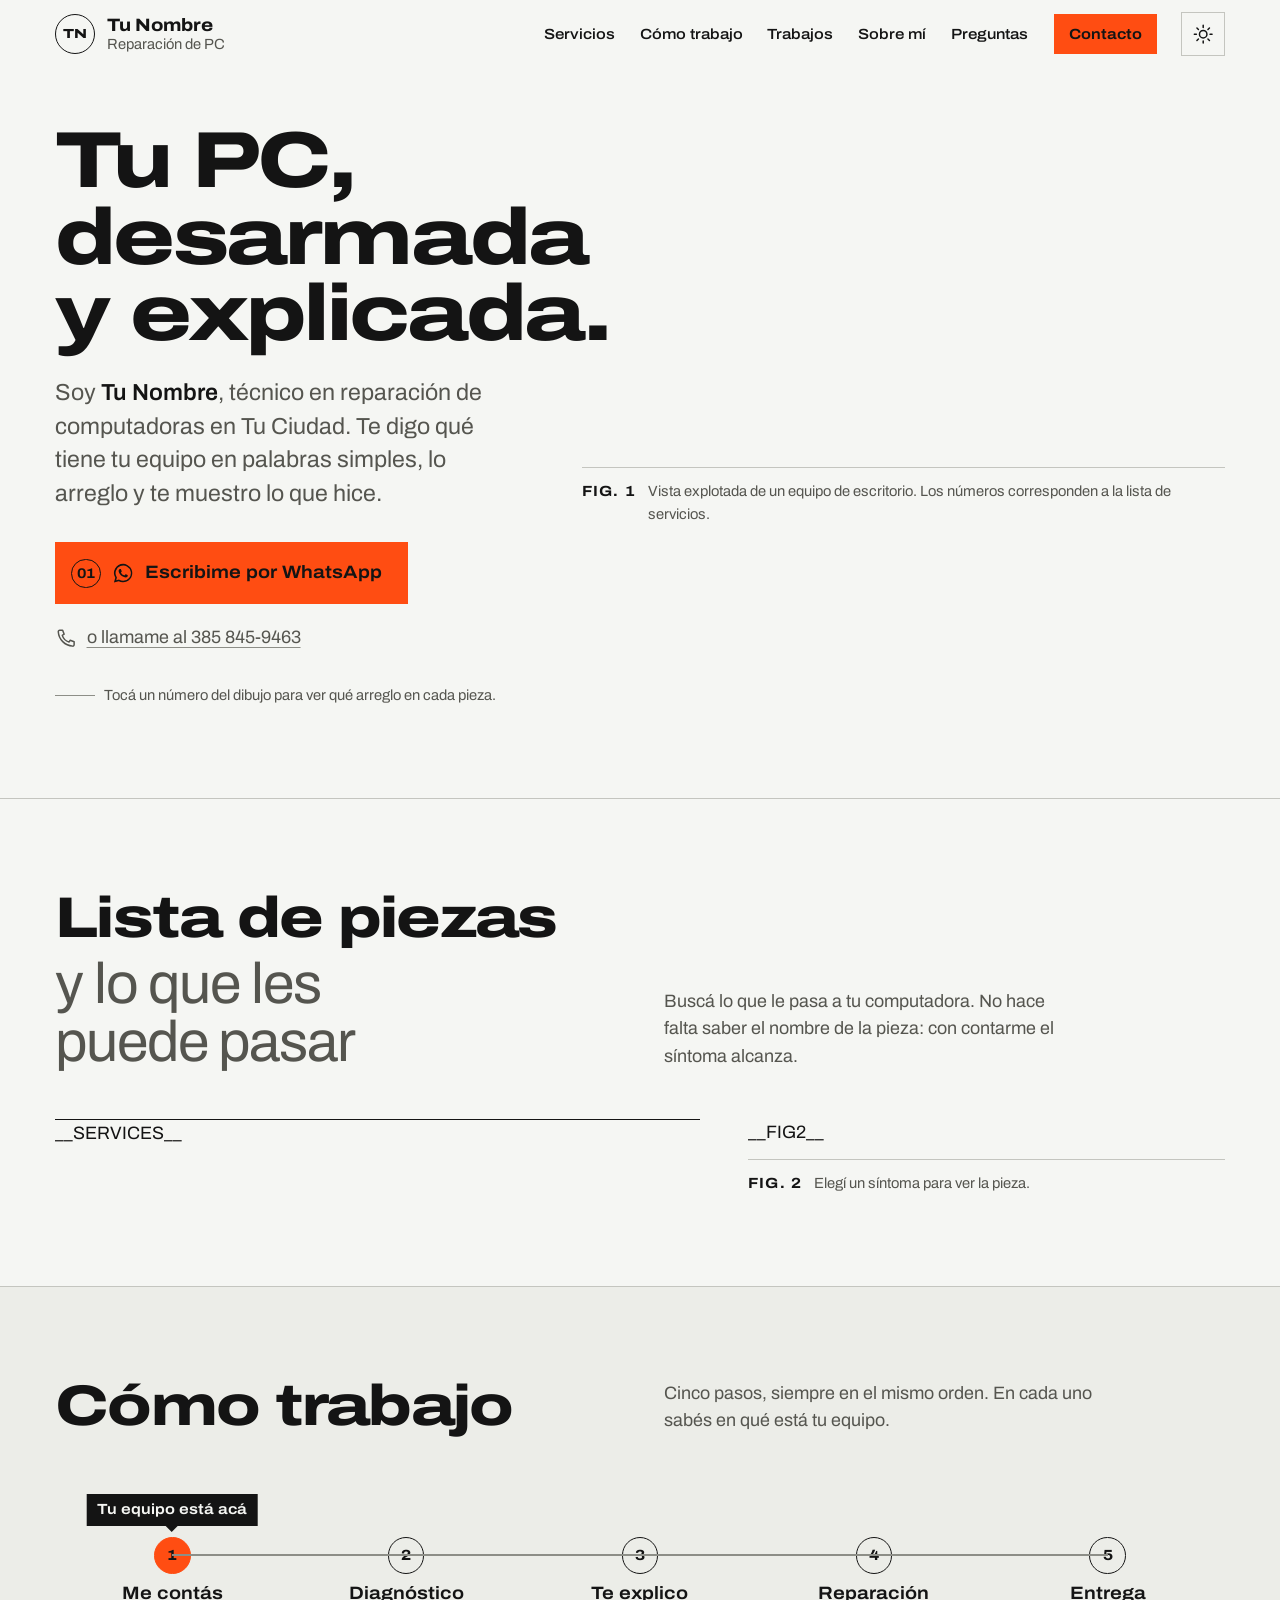
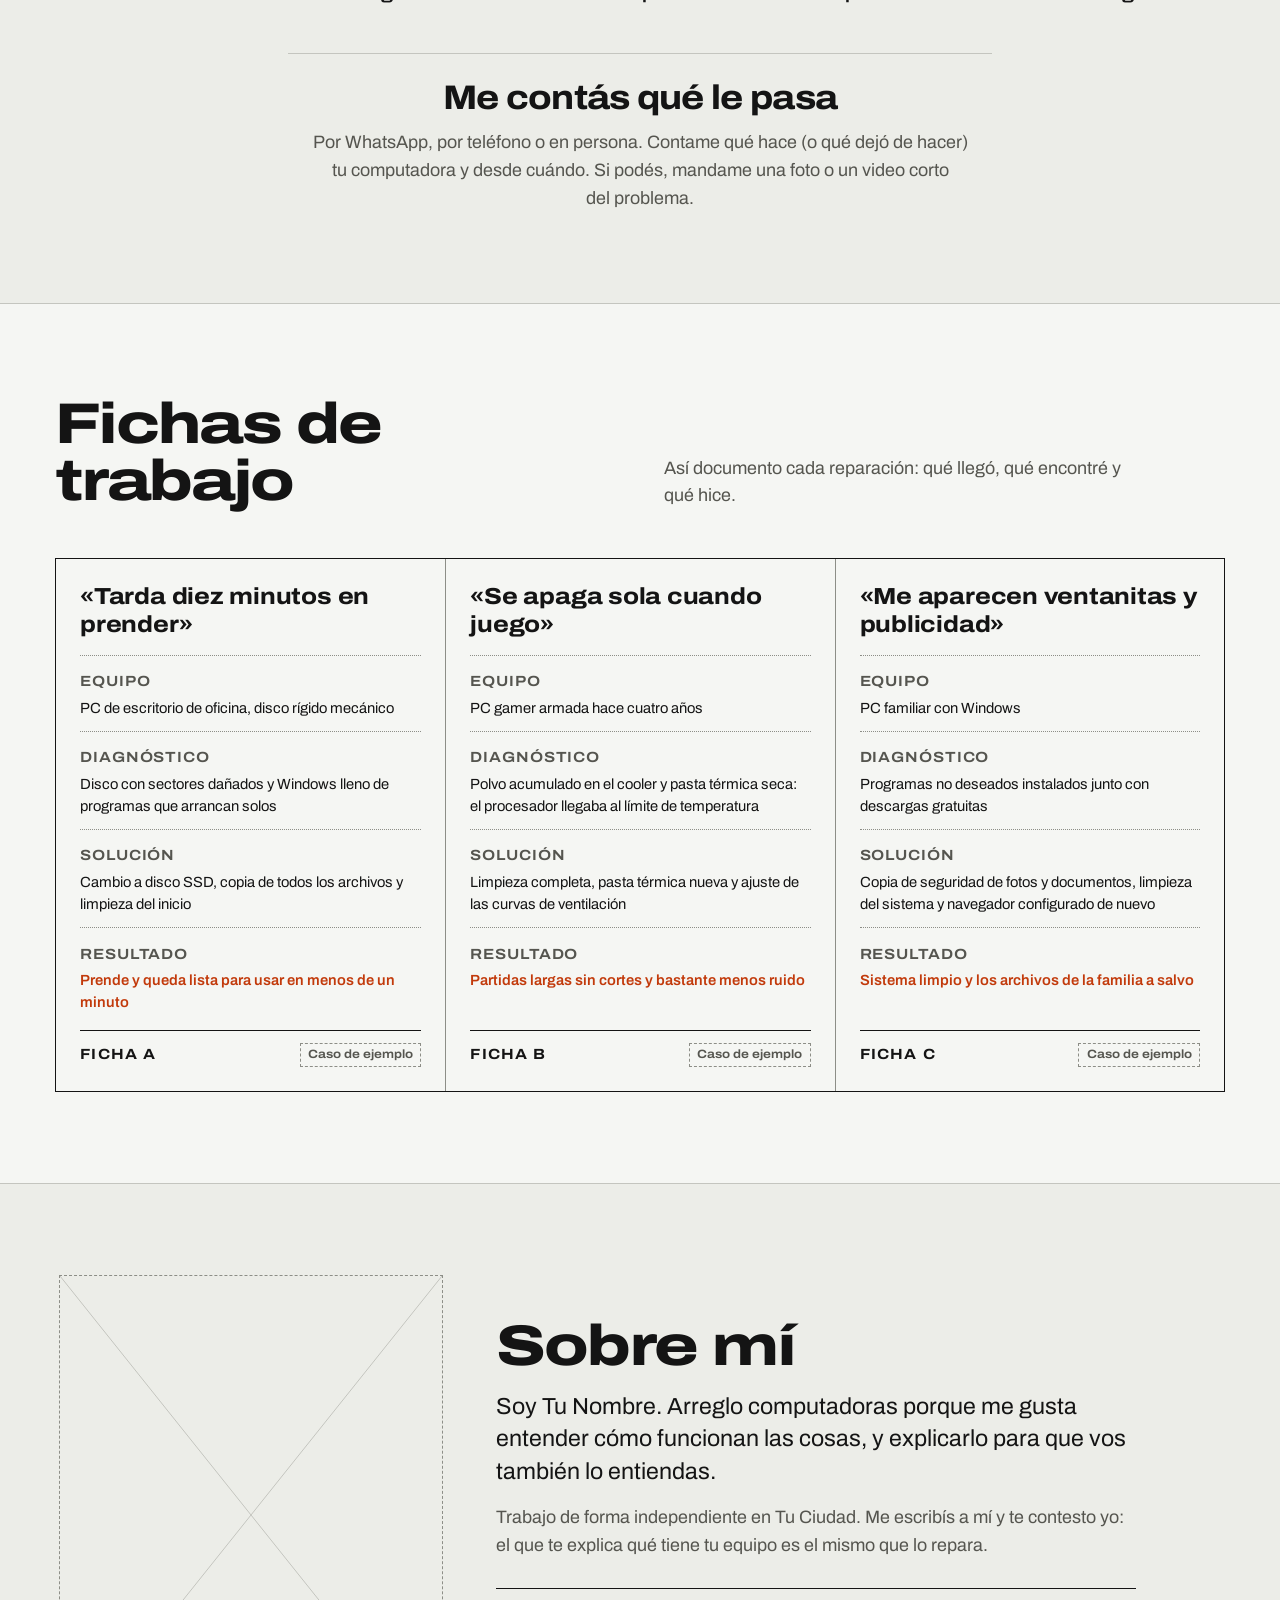
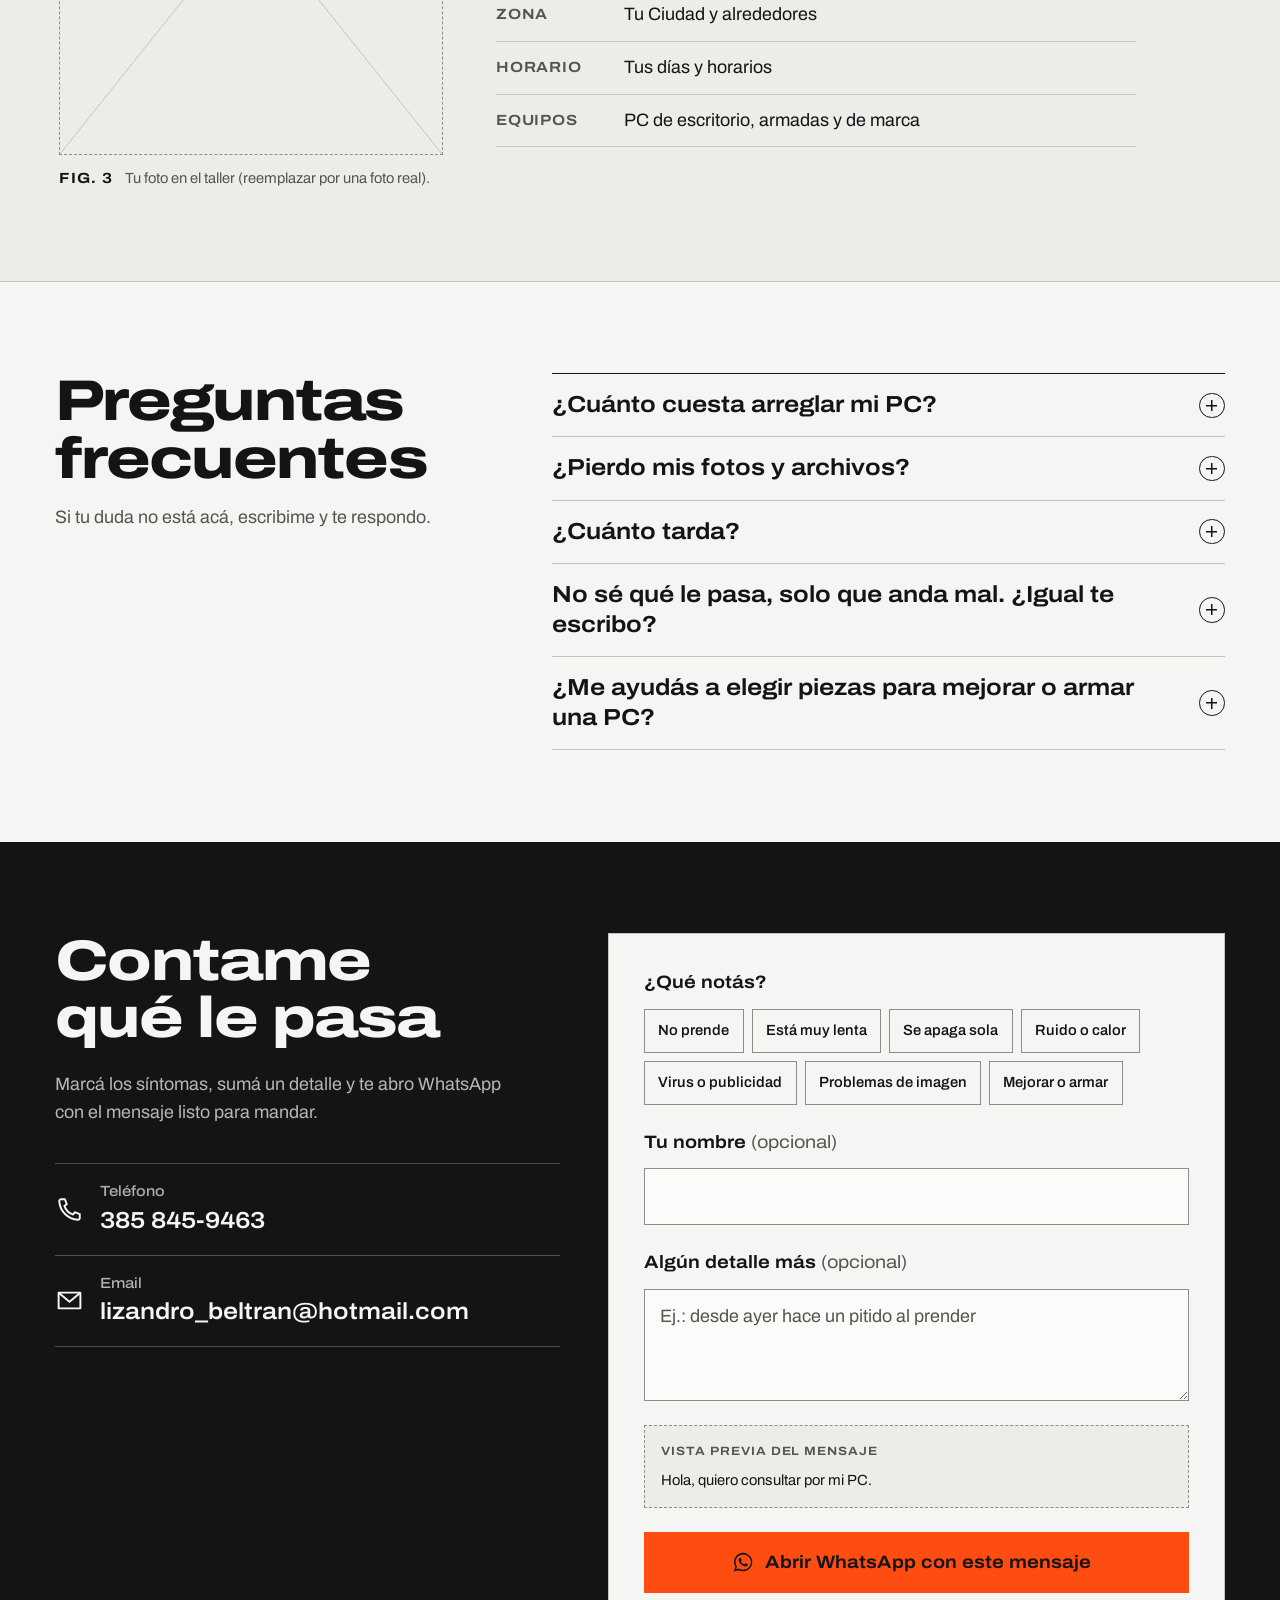
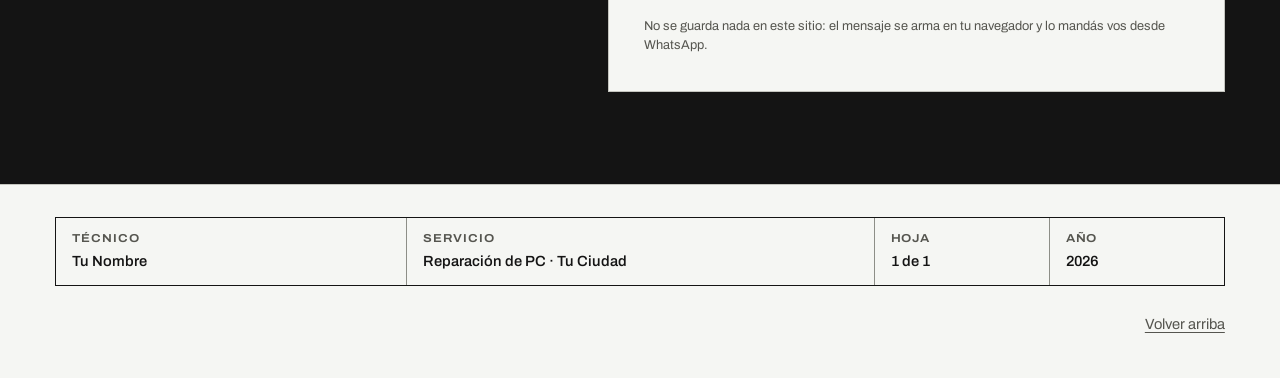
==== commit 757abed3: "Agregar celular y correo de contacto Co-Authored-By: Claude Opus 5.5 <noreply@anthropic.com>" ====
--- a/index.template.html
+++ b/index.template.html
@@ -31,8 +31,8 @@
     "@type": "LocalBusiness",
     "name": "Tu Nombre · Reparación de PC",
     "description": "Diagnóstico, reparación, limpieza y mejoras de computadoras de escritorio.",
-    "telephone": "+54 9 11 0000-0000",
-    "email": "tuemail@ejemplo.com",
+    "telephone": "+54 9 385 845-9463",
+    "email": "lizandro_beltran@hotmail.com",
     "areaServed": "Tu Ciudad",
     "url": "https://tu-usuario.github.io/portafolio-reparacion-pc/"
   }
@@ -89,12 +89,12 @@
           <h1 id="hero-title" class="display">Tu PC, desarmada y&nbsp;explicada.</h1>
           <p class="lede">Soy <strong>Tu Nombre</strong>, técnico en reparación de computadoras en Tu&nbsp;Ciudad. Te digo qué tiene tu equipo en palabras simples, lo arreglo y te muestro lo que hice.</p>
           <div class="hero-actions">
-            <a class="btn btn-signal btn-lg" href="https://wa.me/5491100000000?text=Hola%2C%20quiero%20consultar%20por%20mi%20PC" target="_blank" rel="noopener noreferrer" data-wa-link>
+            <a class="btn btn-signal btn-lg" href="https://wa.me/5493858459463?text=Hola%2C%20quiero%20consultar%20por%20mi%20PC" target="_blank" rel="noopener noreferrer" data-wa-link>
               <span class="callout-num" aria-hidden="true">01</span>
               <svg class="i" aria-hidden="true"><use href="#i-wa"/></svg>
               Escribime por WhatsApp
             </a>
-            <a class="link-quiet" href="tel:+5491100000000"><svg class="i" aria-hidden="true"><use href="#i-phone"/></svg>o llamame al 11 0000-0000</a>
+            <a class="link-quiet" href="tel:+5493858459463"><svg class="i" aria-hidden="true"><use href="#i-phone"/></svg>o llamame al 385 845-9463</a>
           </div>
           <p class="hero-hint" aria-hidden="true">Tocá un número del dibujo para ver qué arreglo en cada pieza.</p>
         </div>
@@ -279,8 +279,8 @@
           <h2 id="contacto-title" class="h2">Contame qué le pasa</h2>
           <p class="section-intro">Marcá los síntomas, sumá un detalle y te abro WhatsApp con el mensaje listo para mandar.</p>
           <ul class="contact-direct">
-            <li><a href="tel:+5491100000000"><svg class="i" aria-hidden="true"><use href="#i-phone"/></svg><span><span class="cd-k">Teléfono</span>11 0000-0000</span></a></li>
-            <li><a href="mailto:tuemail@ejemplo.com"><svg class="i" aria-hidden="true"><use href="#i-mail"/></svg><span><span class="cd-k">Email</span>tuemail@ejemplo.com</span></a></li>
+            <li><a href="tel:+5493858459463"><svg class="i" aria-hidden="true"><use href="#i-phone"/></svg><span><span class="cd-k">Teléfono</span>385 845-9463</span></a></li>
+            <li><a href="mailto:lizandro_beltran@hotmail.com"><svg class="i" aria-hidden="true"><use href="#i-mail"/></svg><span><span class="cd-k">Email</span>lizandro_beltran@hotmail.com</span></a></li>
           </ul>
         </div>
 
@@ -332,7 +332,7 @@
     </div>
   </footer>
 
-  <a class="wa-bar" href="https://wa.me/5491100000000?text=Hola%2C%20quiero%20consultar%20por%20mi%20PC" target="_blank" rel="noopener noreferrer" data-wa-link>
+  <a class="wa-bar" href="https://wa.me/5493858459463?text=Hola%2C%20quiero%20consultar%20por%20mi%20PC" target="_blank" rel="noopener noreferrer" data-wa-link>
     <svg class="i" aria-hidden="true"><use href="#i-wa"/></svg>
     Escribime por WhatsApp
   </a>
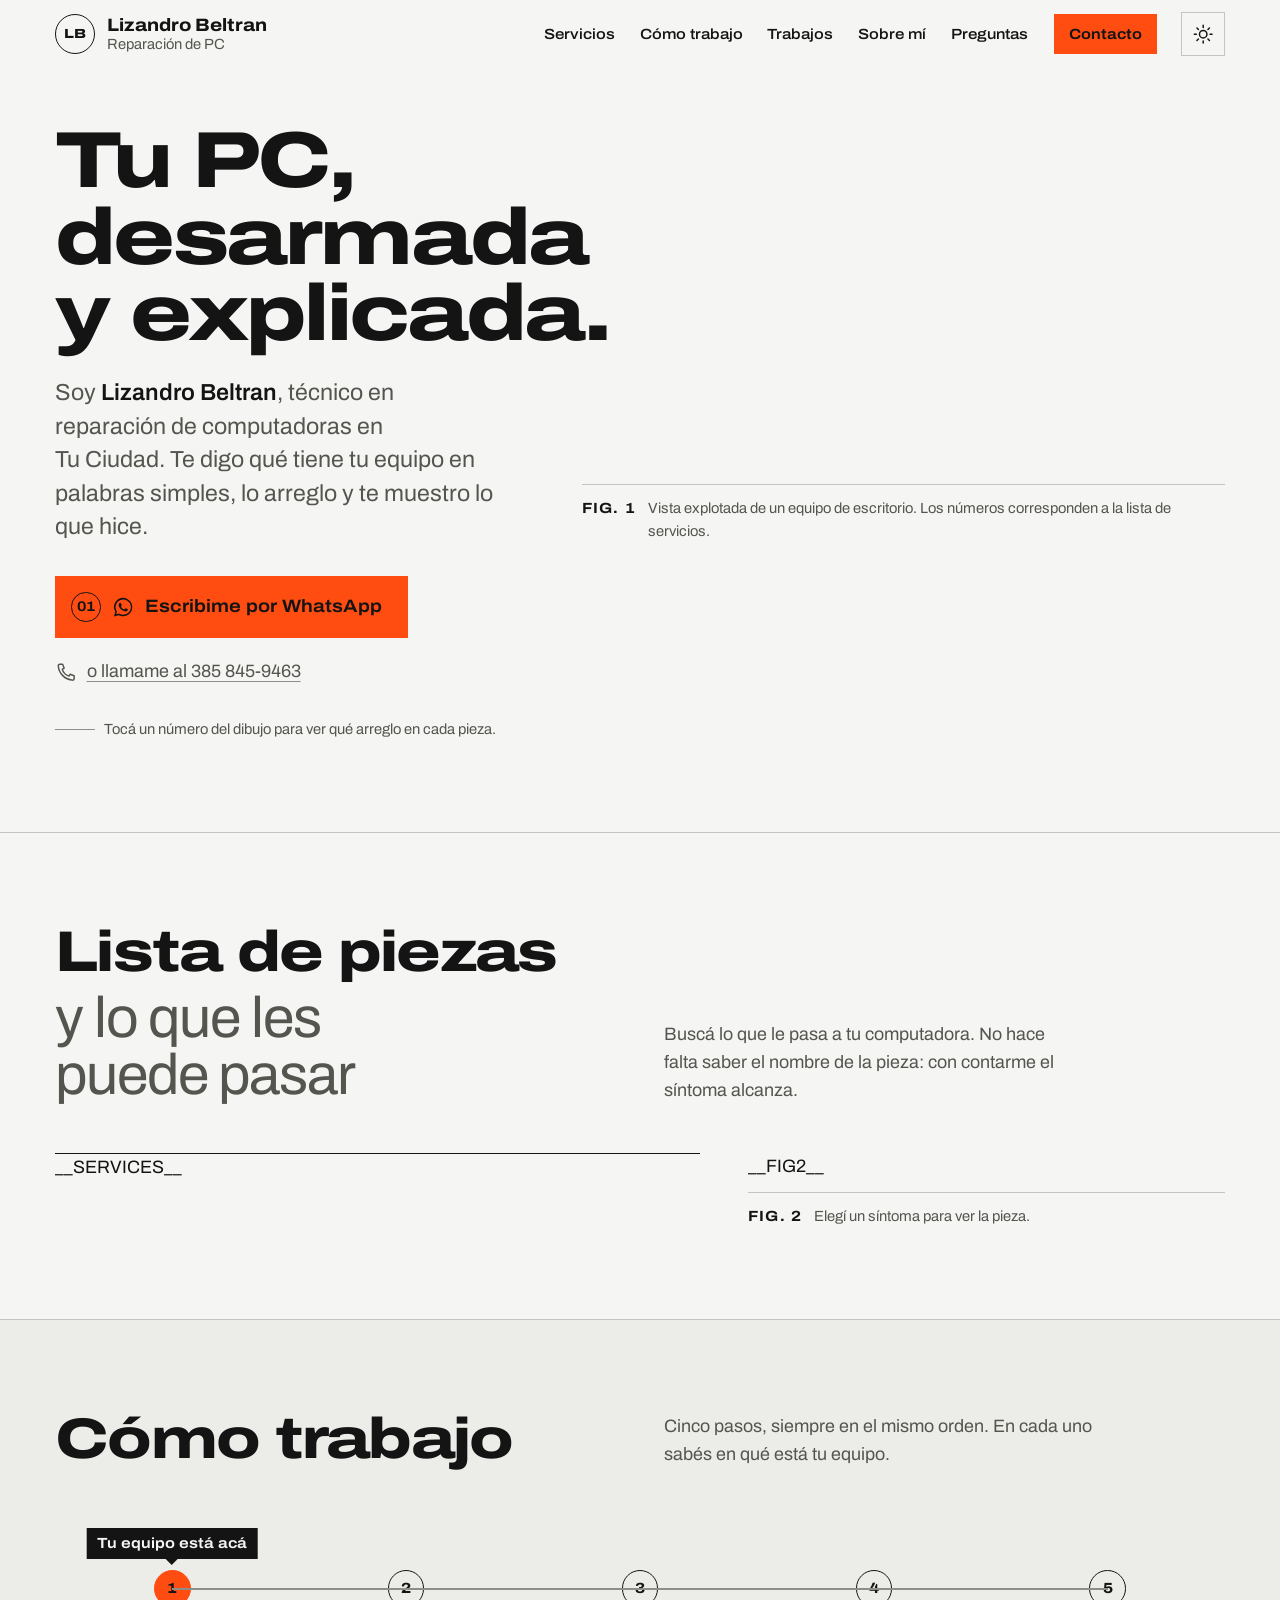
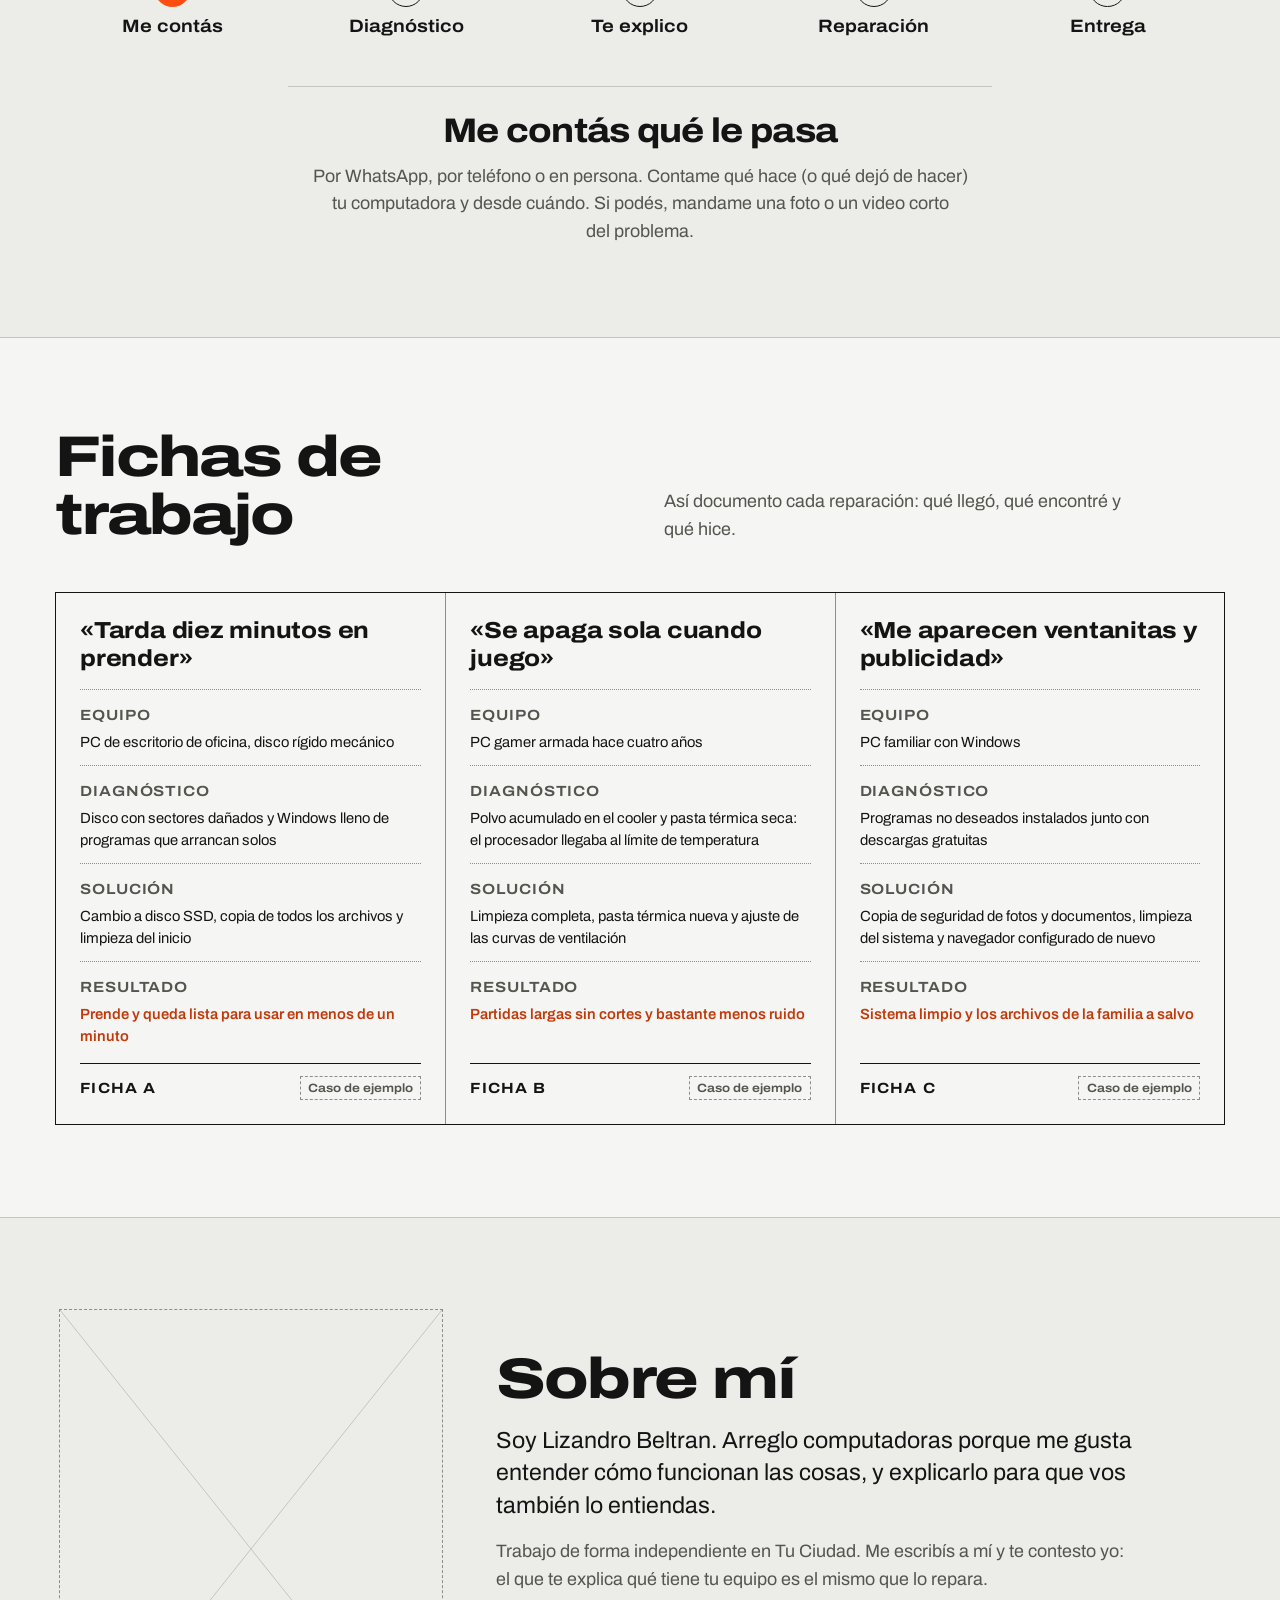
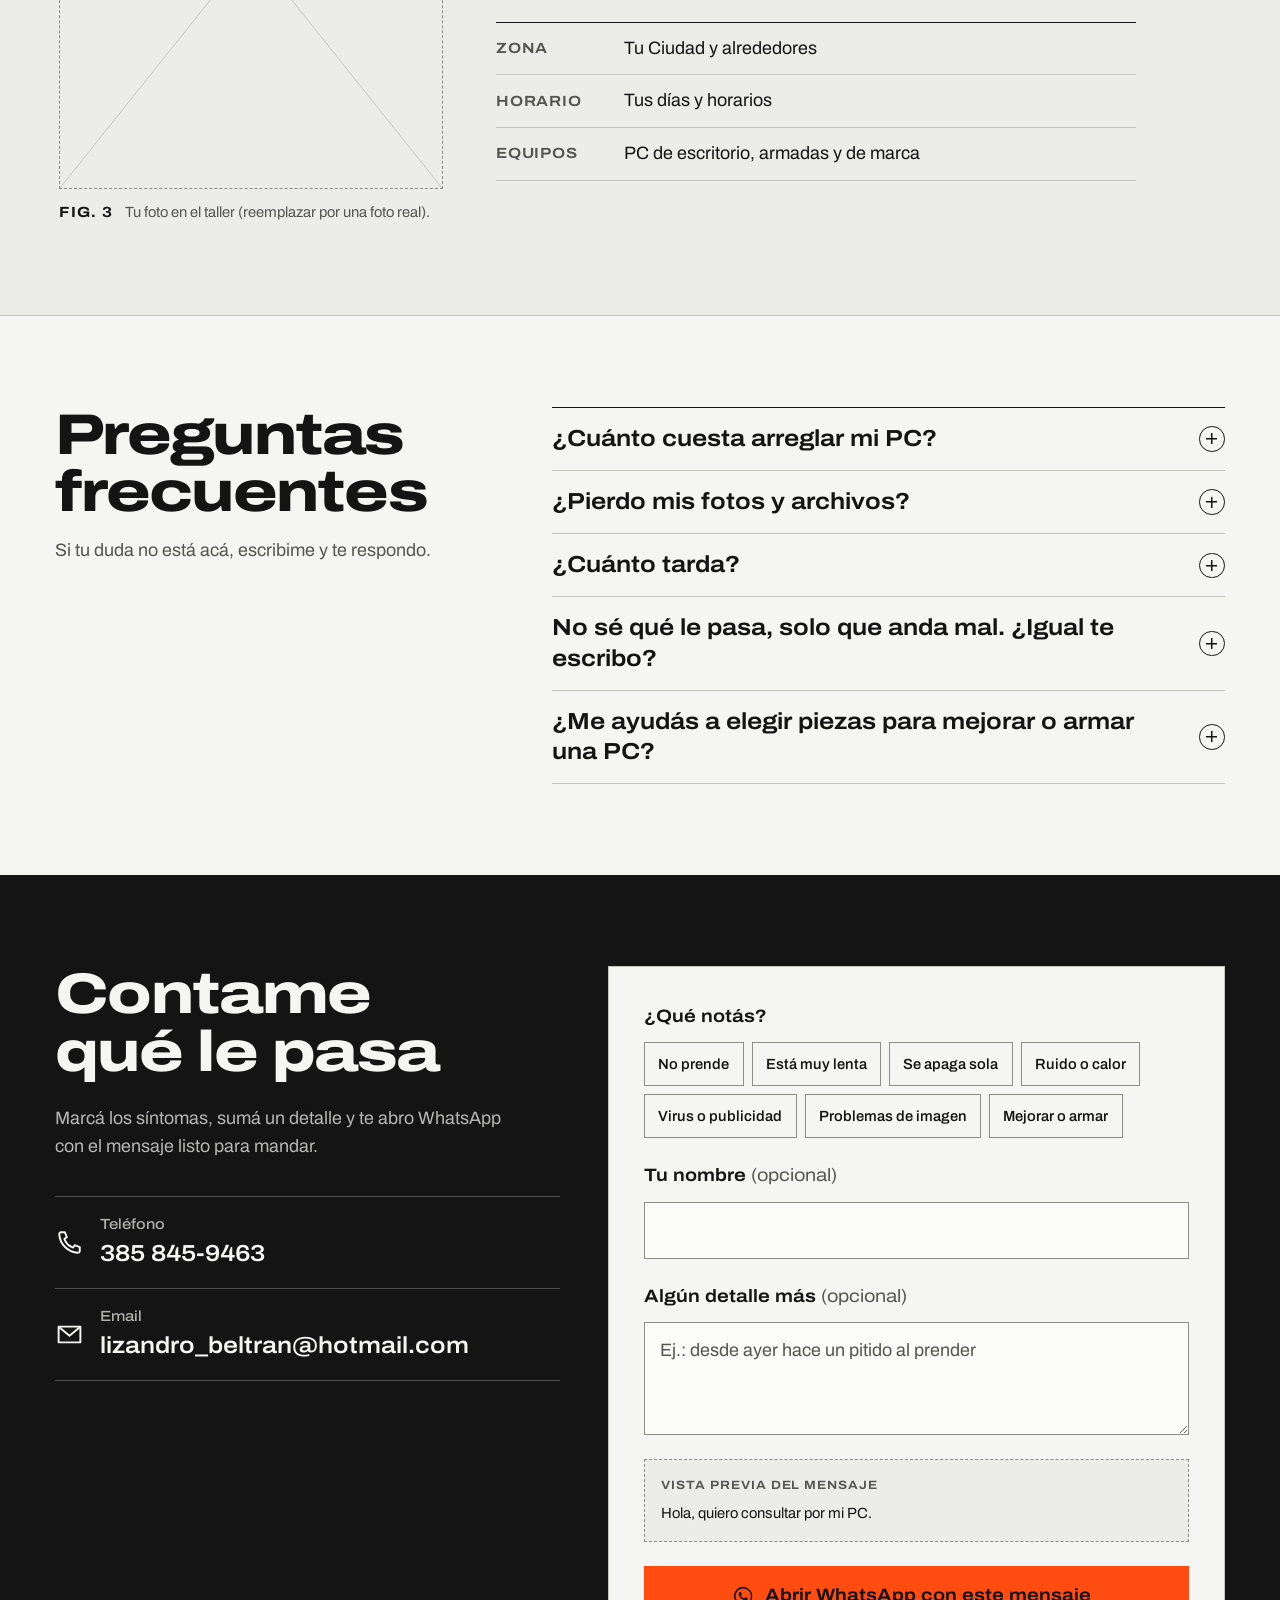
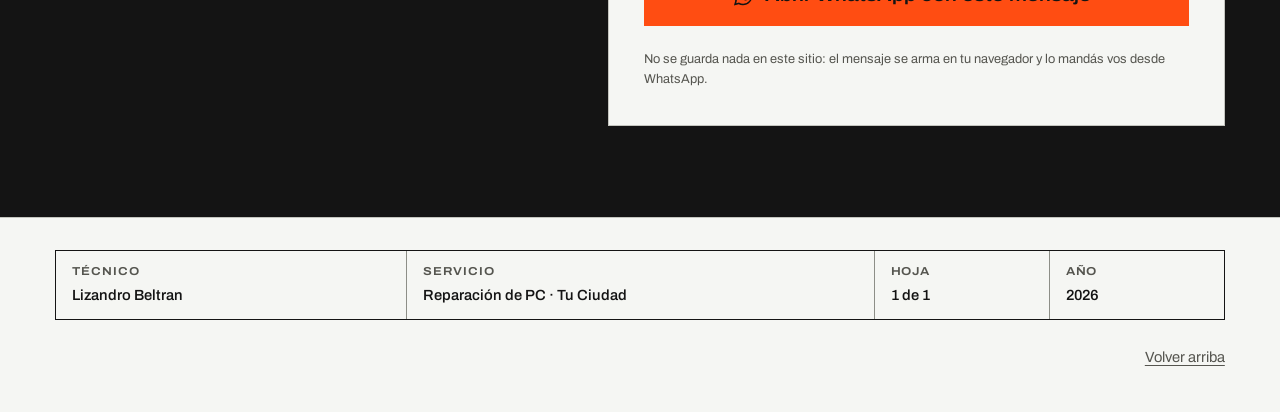
==== commit 6d39d605: "Poner el nombre Lizandro Beltran Co-Authored-By: Claude Opus 5.5 <noreply@anthropic.com>" ====
--- a/index.template.html
+++ b/index.template.html
@@ -5,18 +5,18 @@
   <meta name="viewport" content="width=device-width, initial-scale=1">
   <meta http-equiv="Content-Security-Policy" content="default-src 'self'; script-src 'self'; style-src 'self'; img-src 'self' data:; font-src 'self'; connect-src 'self'; base-uri 'none'; form-action 'none'; object-src 'none'">
   <meta name="referrer" content="strict-origin-when-cross-origin">
-  <title>Tu Nombre · Reparación de PC en Tu Ciudad</title>
+  <title>Lizandro Beltran · Reparación de PC en Tu Ciudad</title>
   <meta name="description" content="Técnico en reparación de computadoras en Tu Ciudad. PC lenta, que no prende, se apaga sola, virus o Windows que no arranca: te explico qué tiene en palabras simples y te muestro lo que hice.">
   <meta name="theme-color" content="#f5f6f3" media="(prefers-color-scheme: light)">
   <meta name="theme-color" content="#161719" media="(prefers-color-scheme: dark)">
   <meta name="color-scheme" content="light dark">
-  <link rel="canonical" href="https://tu-usuario.github.io/portafolio-reparacion-pc/">
+  <link rel="canonical" href="https://valentinomastro-ops.github.io/portafolio-reparacion-pc/">
   <meta property="og:type" content="website">
   <meta property="og:locale" content="es_AR">
-  <meta property="og:title" content="Tu Nombre · Reparación de PC">
+  <meta property="og:title" content="Lizandro Beltran · Reparación de PC">
   <meta property="og:description" content="Tu PC, desarmada y explicada. Diagnóstico, reparación y mejoras de computadoras en Tu Ciudad.">
-  <meta property="og:image" content="https://tu-usuario.github.io/portafolio-reparacion-pc/assets/og-image.png">
-  <meta property="og:url" content="https://tu-usuario.github.io/portafolio-reparacion-pc/">
+  <meta property="og:image" content="https://valentinomastro-ops.github.io/portafolio-reparacion-pc/assets/og-image.png">
+  <meta property="og:url" content="https://valentinomastro-ops.github.io/portafolio-reparacion-pc/">
   <meta name="twitter:card" content="summary_large_image">
   <link rel="icon" href="assets/favicon.svg" type="image/svg+xml">
   <link rel="manifest" href="site.webmanifest">
@@ -29,12 +29,12 @@
   {
     "@context": "https://schema.org",
     "@type": "LocalBusiness",
-    "name": "Tu Nombre · Reparación de PC",
+    "name": "Lizandro Beltran · Reparación de PC",
     "description": "Diagnóstico, reparación, limpieza y mejoras de computadoras de escritorio.",
     "telephone": "+54 9 385 845-9463",
     "email": "lizandro_beltran@hotmail.com",
     "areaServed": "Tu Ciudad",
-    "url": "https://tu-usuario.github.io/portafolio-reparacion-pc/"
+    "url": "https://valentinomastro-ops.github.io/portafolio-reparacion-pc/"
   }
   </script>
 </head>
@@ -54,9 +54,9 @@
 
   <header class="site-header" data-header>
     <div class="wrap header-row">
-      <a class="brand" href="#inicio" aria-label="Tu Nombre, ir al inicio">
-        <span class="brand-mark" aria-hidden="true">TN</span>
-        <span class="brand-text"><strong>Tu Nombre</strong><span>Reparación de PC</span></span>
+      <a class="brand" href="#inicio" aria-label="Lizandro Beltran, ir al inicio">
+        <span class="brand-mark" aria-hidden="true">LB</span>
+        <span class="brand-text"><strong>Lizandro Beltran</strong><span>Reparación de PC</span></span>
       </a>
       <nav class="nav" id="menu" aria-label="Principal" data-nav>
         <ul>
@@ -87,7 +87,7 @@
       <div class="wrap hero-grid">
         <div class="hero-copy">
           <h1 id="hero-title" class="display">Tu PC, desarmada y&nbsp;explicada.</h1>
-          <p class="lede">Soy <strong>Tu Nombre</strong>, técnico en reparación de computadoras en Tu&nbsp;Ciudad. Te digo qué tiene tu equipo en palabras simples, lo arreglo y te muestro lo que hice.</p>
+          <p class="lede">Soy <strong>Lizandro Beltran</strong>, técnico en reparación de computadoras en Tu&nbsp;Ciudad. Te digo qué tiene tu equipo en palabras simples, lo arreglo y te muestro lo que hice.</p>
           <div class="hero-actions">
             <a class="btn btn-signal btn-lg" href="https://wa.me/5493858459463?text=Hola%2C%20quiero%20consultar%20por%20mi%20PC" target="_blank" rel="noopener noreferrer" data-wa-link>
               <span class="callout-num" aria-hidden="true">01</span>
@@ -229,7 +229,7 @@
         </figure>
         <div class="about-copy">
           <h2 id="sobre-title" class="h2">Sobre mí</h2>
-          <p class="about-lead">Soy Tu Nombre. Arreglo computadoras porque me gusta entender cómo funcionan las cosas, y explicarlo para que vos también lo entiendas.</p>
+          <p class="about-lead">Soy Lizandro Beltran. Arreglo computadoras porque me gusta entender cómo funcionan las cosas, y explicarlo para que vos también lo entiendas.</p>
           <p>Trabajo de forma independiente en Tu Ciudad. Me escribís a mí y te contesto yo: el que te explica qué tiene tu equipo es el mismo que lo repara.</p>
           <ul class="about-facts">
             <li><span class="fact-k">Zona</span><span class="fact-v">Tu Ciudad y alrededores</span></li>
@@ -323,7 +323,7 @@
   <footer class="site-footer">
     <div class="wrap">
       <dl class="title-block">
-        <div><dt>Técnico</dt><dd>Tu Nombre</dd></div>
+        <div><dt>Técnico</dt><dd>Lizandro Beltran</dd></div>
         <div><dt>Servicio</dt><dd>Reparación de PC · Tu Ciudad</dd></div>
         <div><dt>Hoja</dt><dd>1 de 1</dd></div>
         <div><dt>Año</dt><dd><span data-year>2026</span></dd></div>
